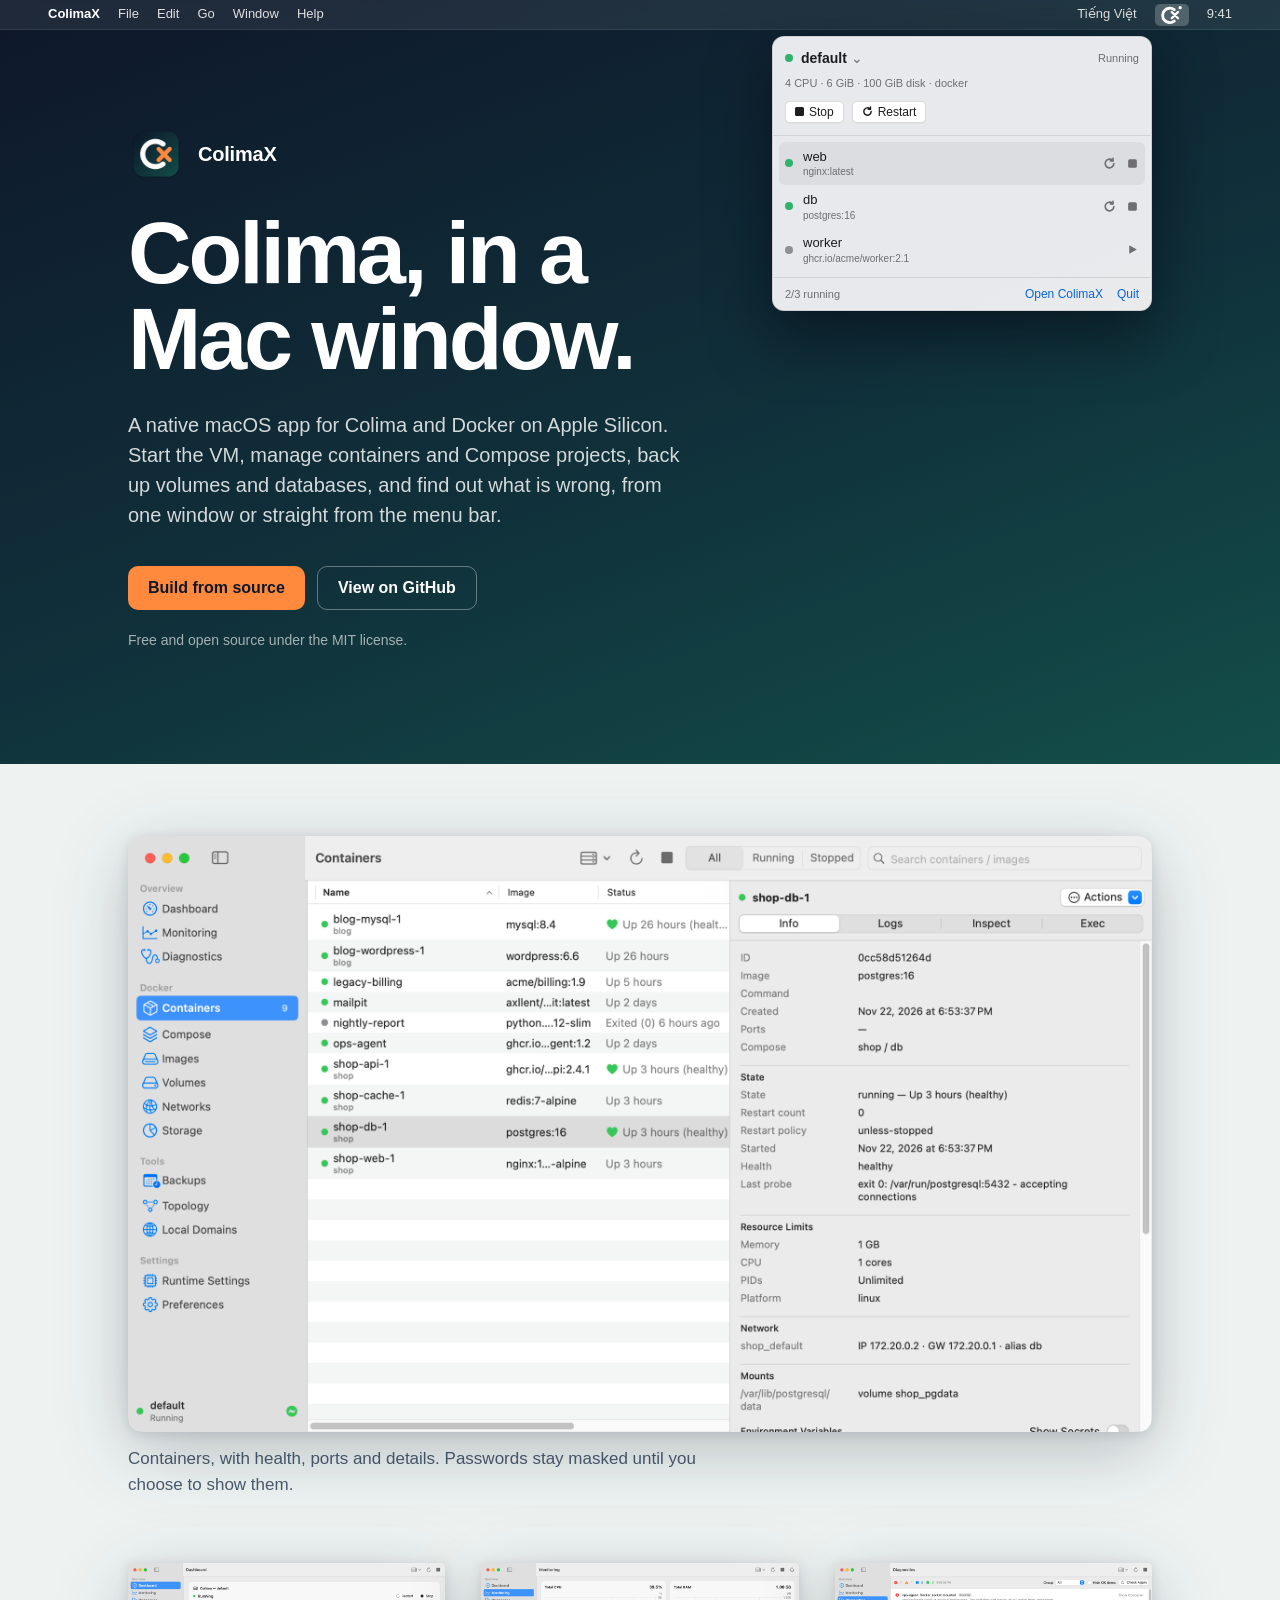
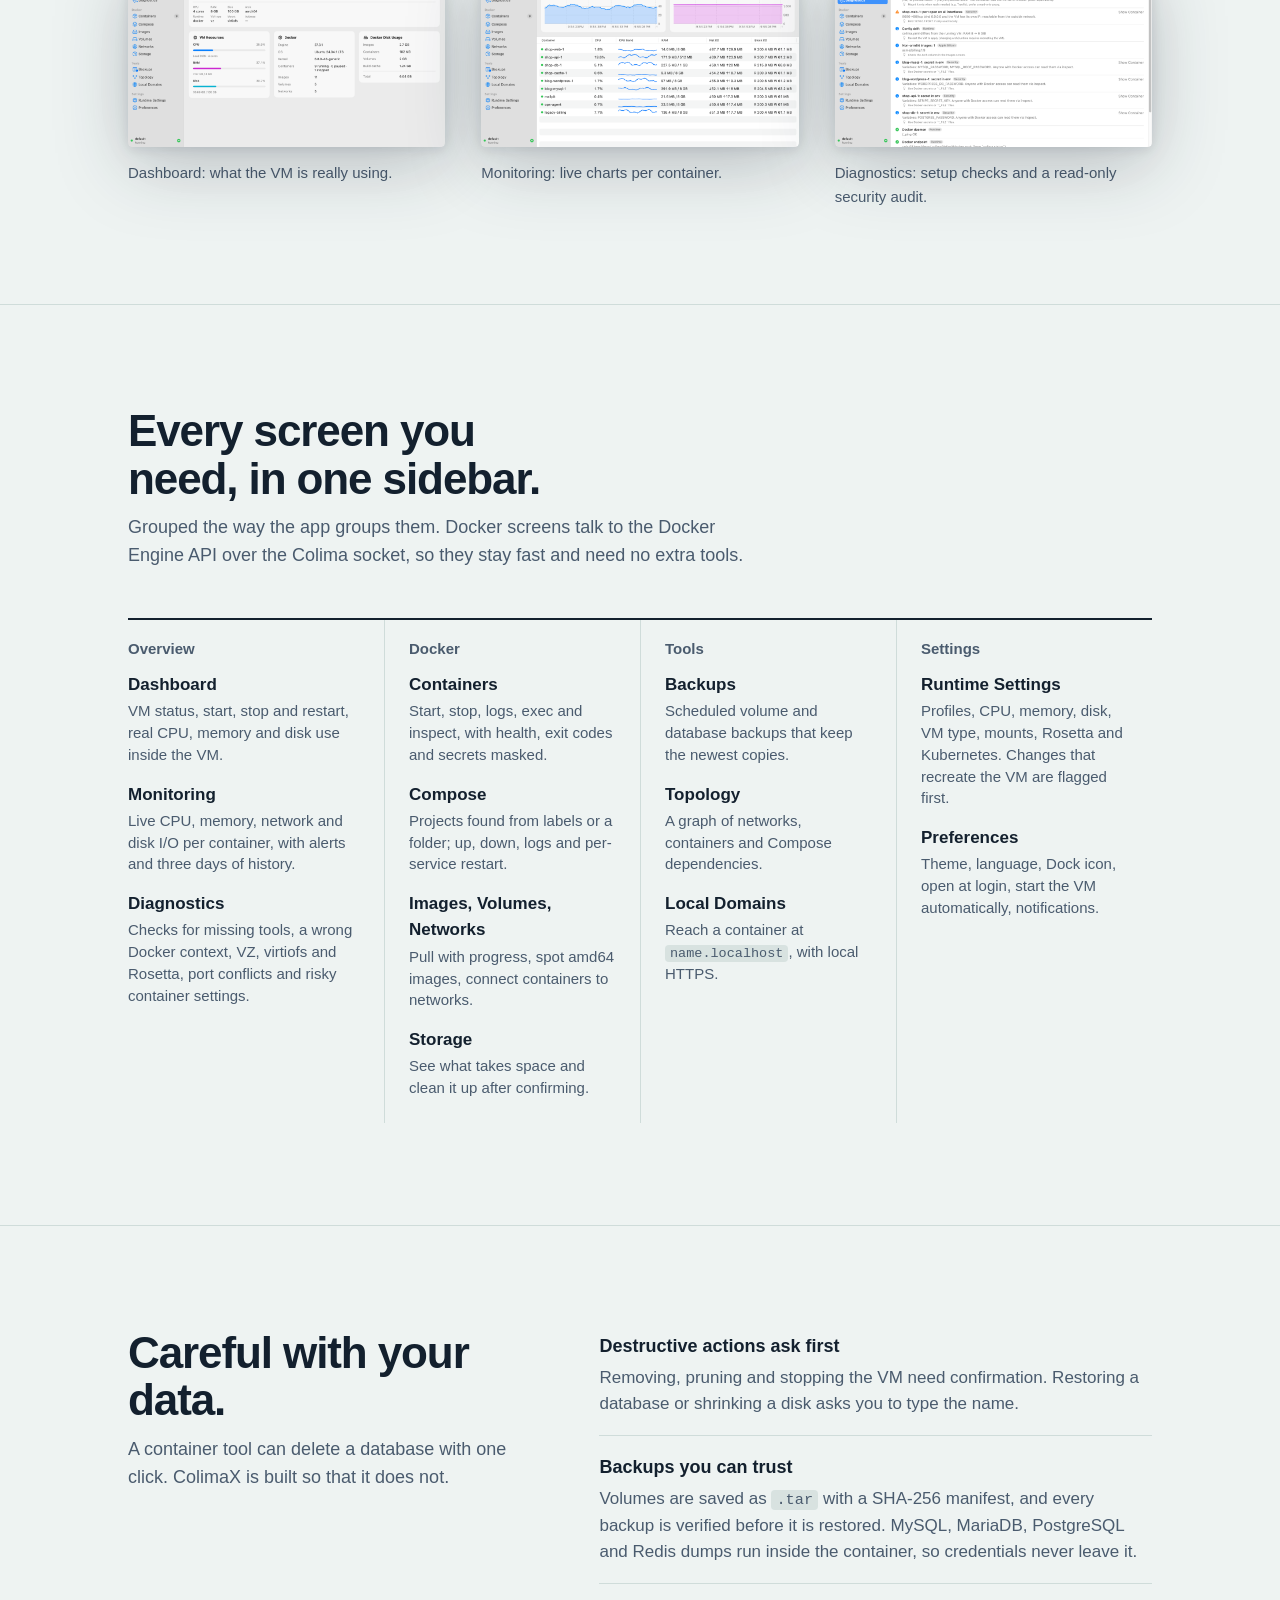
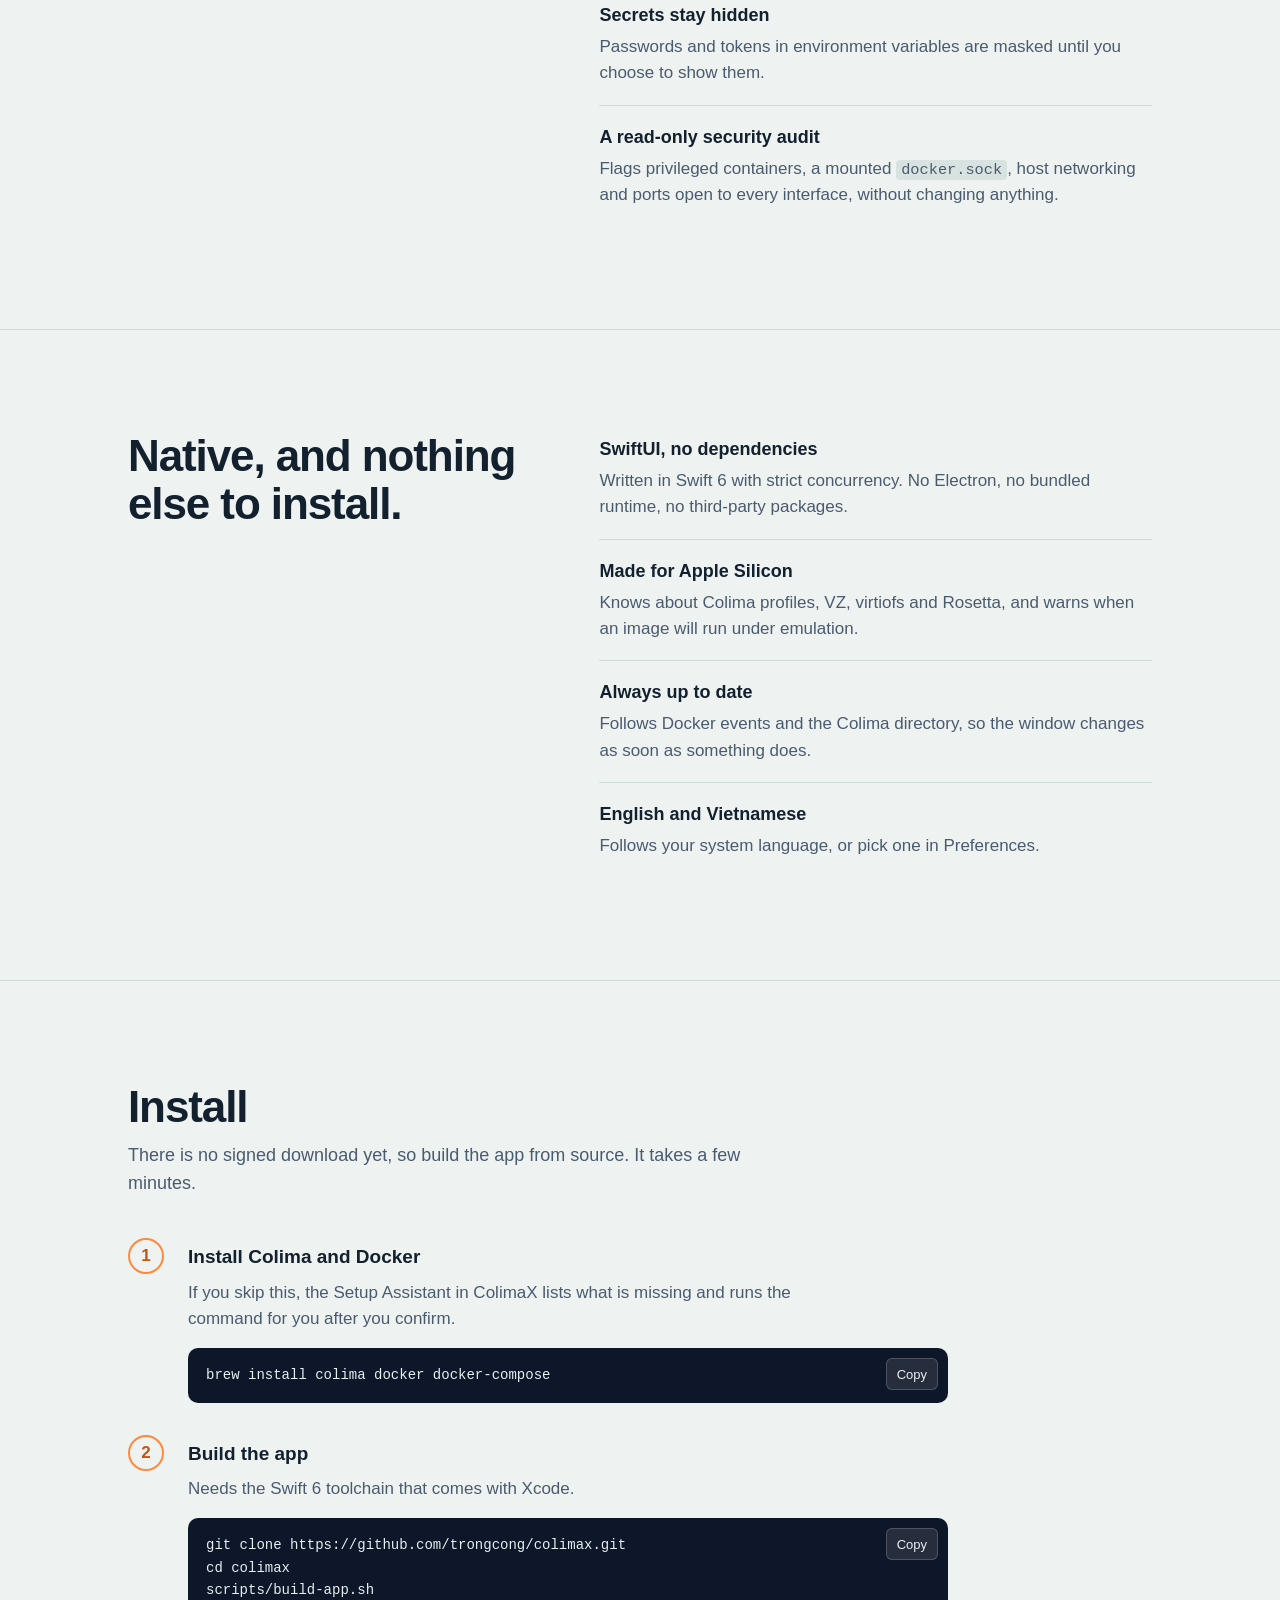
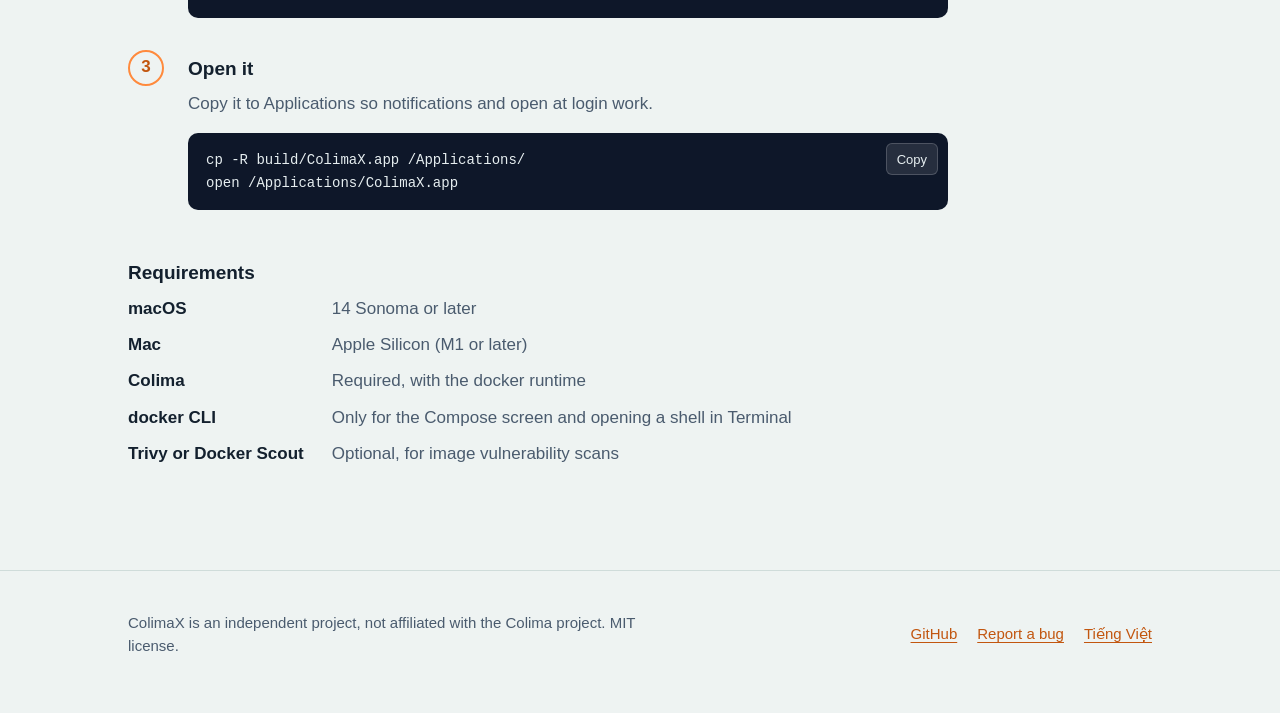
==== site/index.html @ b78dcf22 "Initial commit: ColimaX 1.0.0 Native macOS app (SwiftUI, Swift 6 strict concurrency, no dependencies" ====
<!doctype html>
<html lang="en">
<head>
  <meta charset="utf-8">
  <meta name="viewport" content="width=device-width, initial-scale=1">
  <title>ColimaX: Colima and Docker for macOS</title>
  <meta name="description" content="ColimaX is a free, native macOS app for running Colima and Docker on Apple Silicon: VM and profiles, containers, Compose, backups and diagnostics in one window and the menu bar.">
  <meta name="color-scheme" content="light dark">
  <meta property="og:title" content="ColimaX">
  <meta property="og:description" content="A native macOS app for Colima and Docker on Apple Silicon.">
  <meta property="og:image" content="icon.png">
  <link rel="icon" type="image/png" href="icon.png">
  <link rel="apple-touch-icon" href="icon.png">
  <link rel="alternate" hreflang="vi" href="vi/">
  <link rel="stylesheet" href="style.css">
</head>
<body>
<a class="skip" href="#main">Skip to content</a>

<header class="hero">
  <div class="menubar">
    <span class="app" aria-hidden="true">ColimaX</span>
    <span class="item" aria-hidden="true">File</span>
    <span class="item" aria-hidden="true">Edit</span>
    <span class="item" aria-hidden="true">Go</span>
    <span class="item" aria-hidden="true">Window</span>
    <span class="item" aria-hidden="true">Help</span>
    <span class="spacer"></span>
    <a class="lang" href="vi/" hreflang="vi" lang="vi">Tiếng Việt</a>
    <span class="glyph" aria-hidden="true">
      <svg width="21" height="18" viewBox="223 212 659 576" fill="none" stroke="#fff" stroke-linecap="round">
        <!-- Same geometry as MenuBarIcon.swift (1024-pt design space, y flipped for SVG). -->
        <path d="M640 330A230 230 0 1 0 640 694" stroke-width="92"/>
        <path d="M560 604L760 404M760 604L560 404" stroke-width="78"/>
        <circle cx="830" cy="264" r="52" fill="#fff" stroke="none"/>
      </svg>
    </span>
    <span class="clock" aria-hidden="true">9:41</span>
  </div>

  <div class="wrap hero-body">
    <div>
      <div class="brand"><img src="icon.png" alt="" width="56" height="56"><span>ColimaX</span></div>
      <h1>Colima, in a Mac window.</h1>
      <p class="lede">A native macOS app for Colima and Docker on Apple Silicon. Start the VM, manage containers and Compose projects, back up volumes and databases, and find out what is wrong, from one window or straight from the menu bar.</p>
      <div class="actions">
        <a class="button primary" href="#install">Build from source</a>
        <a class="button secondary" href="https://github.com/trongcong/colimax">View on GitHub</a>
      </div>
      <p class="note">Free and open source under the MIT license.</p>
    </div>

    <div class="popover" role="img" aria-label="The ColimaX menu bar menu: profile default is running with 4 CPU and 6 GiB, two of three containers are running.">
      <div class="pop-head">
        <div class="pop-row"><span class="dot on"></span><span class="profile">default</span><span class="status">Running</span></div>
        <div class="pop-summary">4 CPU · 6 GiB · 100 GiB disk · docker</div>
        <div class="pop-buttons">
          <span><svg width="9" height="9" viewBox="0 0 9 9"><rect width="9" height="9" rx="1.5" fill="currentColor"/></svg>Stop</span>
          <span><svg width="11" height="11" viewBox="0 0 12 12" fill="none" stroke="currentColor" stroke-width="1.6" stroke-linecap="round"><path d="M10 6a4 4 0 1 1-1.2-2.85"/><path d="M9.2 1.2v2.4H6.8"/></svg>Restart</span>
        </div>
      </div>
      <div class="pop-divider"></div>
      <ul class="pop-list">
        <li><span class="dot on"></span><span><span class="name">web</span><span class="image">nginx:latest</span></span>
          <span class="ctl"><svg viewBox="0 0 12 12" fill="none" stroke="currentColor" stroke-width="1.5" stroke-linecap="round"><path d="M10 6a4 4 0 1 1-1.2-2.85"/><path d="M9.2 1.2v2.4H6.8"/></svg><svg viewBox="0 0 12 12"><rect x="2" y="2" width="8" height="8" rx="1.5" fill="currentColor"/></svg></span></li>
        <li><span class="dot on"></span><span><span class="name">db</span><span class="image">postgres:16</span></span>
          <span class="ctl"><svg viewBox="0 0 12 12" fill="none" stroke="currentColor" stroke-width="1.5" stroke-linecap="round"><path d="M10 6a4 4 0 1 1-1.2-2.85"/><path d="M9.2 1.2v2.4H6.8"/></svg><svg viewBox="0 0 12 12"><rect x="2" y="2" width="8" height="8" rx="1.5" fill="currentColor"/></svg></span></li>
        <li><span class="dot"></span><span><span class="name">worker</span><span class="image">ghcr.io/acme/worker:2.1</span></span>
          <span class="ctl"><svg viewBox="0 0 12 12"><path d="M3 2l7 4-7 4z" fill="currentColor"/></svg></span></li>
      </ul>
      <div class="pop-divider"></div>
      <div class="pop-foot"><span>2/3 running</span><b class="push">Open ColimaX</b><b>Quit</b></div>
    </div>
  </div>
</header>

<main id="main">

<section class="shots" aria-label="Screenshots">
  <div class="wrap">
    <figure class="shot shot-main">
      <img src="img/containers.png" width="2200" height="1460" loading="eager" alt="The Containers screen: two Compose projects and standalone containers with health and ports; the details of shop-db-1 show restart policy, memory limit, mounts and environment variables with the password masked.">
      <figcaption>Containers, with health, ports and details. Passwords stay masked until you choose to show them.</figcaption>
    </figure>
    <div class="shot-grid">
      <figure class="shot">
        <img src="img/dashboard.png" width="2200" height="1460" loading="lazy" alt="The Dashboard: VM running with CPU, memory and disk use inside the VM, Docker engine details and disk usage.">
        <figcaption>Dashboard: what the VM is really using.</figcaption>
      </figure>
      <figure class="shot">
        <img src="img/monitoring.png" width="2200" height="1460" loading="lazy" alt="The Monitoring screen: live CPU and memory charts and per-container network and disk I/O.">
        <figcaption>Monitoring: live charts per container.</figcaption>
      </figure>
      <figure class="shot">
        <img src="img/diagnostics.png" width="2200" height="1460" loading="lazy" alt="The Diagnostics screen: runtime checks and security findings such as a mounted docker.sock and a port open to every interface.">
        <figcaption>Diagnostics: setup checks and a read-only security audit.</figcaption>
      </figure>
    </div>
  </div>
</section>
  <section>
    <div class="wrap">
      <h2>Every screen you need, in one sidebar.</h2>
      <p class="intro">Grouped the way the app groups them. Docker screens talk to the Docker Engine API over the Colima socket, so they stay fast and need no extra tools.</p>
      <div class="sidebar">
        <div class="group">
          <h3>Overview</h3>
          <dl>
            <dt>Dashboard</dt><dd>VM status, start, stop and restart, real CPU, memory and disk use inside the VM.</dd>
            <dt>Monitoring</dt><dd>Live CPU, memory, network and disk I/O per container, with alerts and three days of history.</dd>
            <dt>Diagnostics</dt><dd>Checks for missing tools, a wrong Docker context, VZ, virtiofs and Rosetta, port conflicts and risky container settings.</dd>
          </dl>
        </div>
        <div class="group">
          <h3>Docker</h3>
          <dl>
            <dt>Containers</dt><dd>Start, stop, logs, exec and inspect, with health, exit codes and secrets masked.</dd>
            <dt>Compose</dt><dd>Projects found from labels or a folder; up, down, logs and per-service restart.</dd>
            <dt>Images, Volumes, Networks</dt><dd>Pull with progress, spot amd64 images, connect containers to networks.</dd>
            <dt>Storage</dt><dd>See what takes space and clean it up after confirming.</dd>
          </dl>
        </div>
        <div class="group">
          <h3>Tools</h3>
          <dl>
            <dt>Backups</dt><dd>Scheduled volume and database backups that keep the newest copies.</dd>
            <dt>Topology</dt><dd>A graph of networks, containers and Compose dependencies.</dd>
            <dt>Local Domains</dt><dd>Reach a container at <code>name.localhost</code>, with local HTTPS.</dd>
          </dl>
        </div>
        <div class="group">
          <h3>Settings</h3>
          <dl>
            <dt>Runtime Settings</dt><dd>Profiles, CPU, memory, disk, VM type, mounts, Rosetta and Kubernetes. Changes that recreate the VM are flagged first.</dd>
            <dt>Preferences</dt><dd>Theme, language, Dock icon, open at login, start the VM automatically, notifications.</dd>
          </dl>
        </div>
      </div>
    </div>
  </section>

  <section>
    <div class="wrap split">
      <div>
        <h2>Careful with your data.</h2>
        <p class="intro">A container tool can delete a database with one click. ColimaX is built so that it does not.</p>
      </div>
      <ul class="points">
        <li><strong>Destructive actions ask first</strong><span>Removing, pruning and stopping the VM need confirmation. Restoring a database or shrinking a disk asks you to type the name.</span></li>
        <li><strong>Backups you can trust</strong><span>Volumes are saved as <code>.tar</code> with a SHA-256 manifest, and every backup is verified before it is restored. MySQL, MariaDB, PostgreSQL and Redis dumps run inside the container, so credentials never leave it.</span></li>
        <li><strong>Secrets stay hidden</strong><span>Passwords and tokens in environment variables are masked until you choose to show them.</span></li>
        <li><strong>A read-only security audit</strong><span>Flags privileged containers, a mounted <code>docker.sock</code>, host networking and ports open to every interface, without changing anything.</span></li>
      </ul>
    </div>
  </section>

  <section>
    <div class="wrap split">
      <div>
        <h2>Native, and nothing else to install.</h2>
      </div>
      <ul class="points">
        <li><strong>SwiftUI, no dependencies</strong><span>Written in Swift 6 with strict concurrency. No Electron, no bundled runtime, no third-party packages.</span></li>
        <li><strong>Made for Apple Silicon</strong><span>Knows about Colima profiles, VZ, virtiofs and Rosetta, and warns when an image will run under emulation.</span></li>
        <li><strong>Always up to date</strong><span>Follows Docker events and the Colima directory, so the window changes as soon as something does.</span></li>
        <li><strong>English and Vietnamese</strong><span>Follows your system language, or pick one in Preferences.</span></li>
      </ul>
    </div>
  </section>

  <section id="install">
    <div class="wrap">
      <h2>Install</h2>
      <p class="intro">There is no signed download yet, so build the app from source. It takes a few minutes.</p>
      <ol class="steps">
        <li>
          <h3>Install Colima and Docker</h3>
          <p>If you skip this, the Setup Assistant in ColimaX lists what is missing and runs the command for you after you confirm.</p>
          <div class="code-block"><pre class="code"><code>brew install colima docker docker-compose</code></pre><button class="copy" type="button" data-done="Copied" data-failed="Copy failed">Copy</button></div>
        </li>
        <li>
          <h3>Build the app</h3>
          <p>Needs the Swift 6 toolchain that comes with Xcode.</p>
          <div class="code-block"><pre class="code"><code>git clone https://github.com/trongcong/colimax.git
cd colimax
scripts/build-app.sh</code></pre><button class="copy" type="button" data-done="Copied" data-failed="Copy failed">Copy</button></div>
        </li>
        <li>
          <h3>Open it</h3>
          <p>Copy it to Applications so notifications and open at login work.</p>
          <div class="code-block"><pre class="code"><code>cp -R build/ColimaX.app /Applications/
open /Applications/ColimaX.app</code></pre><button class="copy" type="button" data-done="Copied" data-failed="Copy failed">Copy</button></div>
        </li>
      </ol>

      <h3 class="subhead">Requirements</h3>
      <dl class="requirements">
        <dt>macOS</dt><dd>14 Sonoma or later</dd>
        <dt>Mac</dt><dd>Apple Silicon (M1 or later)</dd>
        <dt>Colima</dt><dd>Required, with the docker runtime</dd>
        <dt>docker CLI</dt><dd>Only for the Compose screen and opening a shell in Terminal</dd>
        <dt>Trivy or Docker Scout</dt><dd>Optional, for image vulnerability scans</dd>
      </dl>
    </div>
  </section>
</main>

<footer>
  <div class="wrap">
    <p>ColimaX is an independent project, not affiliated with the Colima project. MIT license.</p>
    <nav aria-label="Links">
      <a href="https://github.com/trongcong/colimax">GitHub</a>
      <a href="https://github.com/trongcong/colimax/issues">Report a bug</a>
      <a href="vi/" hreflang="vi" lang="vi">Tiếng Việt</a>
    </nav>
  </div>
</footer>

<script src="copy.js"></script>
</body>
</html>
---- site/style.css ----
/* ColimaX landing page. Colors come from the app icon (Resources/AppIcon-1024.png):
   navy → lagoon gradient, white strokes, ember ring. Type is the macOS system face on purpose:
   the page should read like the platform the app is built for. */

:root {
  --ink: #0e1729;
  --lagoon: #134e4a;
  --ember: #ff8a3d;
  --ember-deep: #c2560f;
  --paper: #eef3f2;
  --surface: #ffffff;
  --text: #13202e;
  --muted: #4a5b6e;
  --rule: #cfdcda;
  --ok: #2fb36b;
  --code-bg: #0e1729;
  --code-text: #e6eef0;

  --sans: -apple-system, BlinkMacSystemFont, "SF Pro Text", "Helvetica Neue", "Segoe UI", Roboto, sans-serif;
  --display: -apple-system, BlinkMacSystemFont, "SF Pro Display", "Helvetica Neue", "Segoe UI", Roboto, sans-serif;
  --mono: ui-monospace, "SF Mono", Menlo, Consolas, monospace;

  --measure: 64ch;
  --gutter: clamp(16px, 4vw, 48px);
  --max: 1120px;
  color-scheme: light dark;
}

@media (prefers-color-scheme: dark) {
  :root {
    --paper: #0b1320;
    --surface: #111c2c;
    --text: #e4ecee;
    --muted: #9fb0bf;
    --rule: #22324a;
    --ember-deep: #ff9d5c;
    --code-bg: #060c16;
  }
}

* { box-sizing: border-box; }

html { -webkit-text-size-adjust: 100%; }

body {
  margin: 0;
  background: var(--paper);
  color: var(--text);
  font: 17px/1.55 var(--sans);
  -webkit-font-smoothing: antialiased;
}

a { color: var(--ember-deep); text-underline-offset: 3px; }
a:hover { text-decoration-thickness: 2px; }

:focus-visible { outline: 3px solid var(--ember); outline-offset: 3px; border-radius: 4px; }

.wrap { max-width: var(--max); margin: 0 auto; padding: 0 var(--gutter); }

.skip { position: absolute; left: -9999px; }
.skip:focus { left: 16px; top: 16px; z-index: 10; background: var(--surface); padding: 8px 12px; }

/* ---------- Hero ---------- */

.hero {
  position: relative;
  color: #fff;
  background: linear-gradient(160deg, var(--ink) 0%, #10303a 55%, var(--lagoon) 100%);
  overflow: hidden;
}

/* A macOS menu bar across the top of the hero: the app lives here. */
.menubar {
  display: flex;
  align-items: center;
  gap: 18px;
  height: 30px;
  padding: 0 var(--gutter);
  font-size: 13px;
  background: rgba(255, 255, 255, 0.08);
  backdrop-filter: blur(12px);
  -webkit-backdrop-filter: blur(12px);
  border-bottom: 1px solid rgba(255, 255, 255, 0.08);
}
.menubar .app { font-weight: 700; }
.menubar .item { opacity: 0.85; }
.menubar .spacer { flex: 1; }
.menubar .lang { color: #fff; opacity: 0.85; text-decoration: none; }
.menubar .lang:hover { opacity: 1; text-decoration: underline; }
.menubar .glyph {
  display: grid;
  place-items: center;
  width: 34px;
  height: 22px;
  border-radius: 5px;
  background: rgba(255, 255, 255, 0.22);
}
.menubar .clock { opacity: 0.85; font-variant-numeric: tabular-nums; }

.hero-body {
  display: grid;
  grid-template-columns: minmax(0, 1fr) 380px;
  gap: clamp(32px, 6vw, 80px);
  align-items: start;
  padding-top: clamp(40px, 8vw, 96px);
  padding-bottom: clamp(56px, 9vw, 112px);
}

.brand { display: flex; align-items: center; gap: 14px; margin-bottom: 28px; }
.brand img { width: 56px; height: 56px; }
.brand span { font: 600 20px/1 var(--display); letter-spacing: -0.01em; }

.hero h1 {
  margin: 0;
  font: 700 clamp(44px, 7.4vw, 88px)/0.98 var(--display);
  letter-spacing: -0.035em;
  max-width: 11ch;
}

.hero .lede {
  margin: 28px 0 0;
  max-width: 34em;
  font-size: clamp(18px, 1.6vw, 20px);
  line-height: 1.5;
  color: rgba(255, 255, 255, 0.82);
}

.actions { display: flex; flex-wrap: wrap; gap: 12px; margin-top: 36px; }

.button {
  display: inline-flex;
  align-items: center;
  gap: 8px;
  min-height: 44px;
  padding: 0 20px;
  border-radius: 10px;
  font: 600 16px/1 var(--sans);
  text-decoration: none;
  transition: background-color 0.15s ease, border-color 0.15s ease;
}
.button.primary { background: var(--ember); color: var(--ink); }
.button.primary:hover { background: #ffa15f; }
.button.secondary { color: #fff; border: 1px solid rgba(255, 255, 255, 0.35); }
.button.secondary:hover { border-color: #fff; }

.hero .note { margin: 20px 0 0; font-size: 14px; color: rgba(255, 255, 255, 0.62); max-width: 34em; }

/* ---------- Menu bar popover (a faithful copy of MenuContentView) ---------- */

.popover {
  position: relative;
  width: 380px;
  max-width: 100%;
  color: #1d1d1f;
  background: rgba(246, 246, 248, 0.94);
  border: 1px solid rgba(0, 0, 0, 0.12);
  border-radius: 12px;
  box-shadow: 0 24px 60px rgba(3, 8, 18, 0.55), 0 0 0 0.5px rgba(255, 255, 255, 0.3) inset;
  font-size: 13px;
  line-height: 1.35;
  transform-origin: 85% 0;
  animation: drop 0.42s cubic-bezier(0.2, 0.9, 0.3, 1.15) 0.25s both;
}
/* On wide screens the menu hangs from the menu bar, under the CX glyph, like the real one. */
@media (min-width: 961px) {
  .popover { justify-self: end; margin-top: calc(-1 * clamp(40px, 8vw, 96px) + 6px); }
}
@keyframes drop {
  from { opacity: 0; transform: translateY(-14px) scale(0.96); }
  to { opacity: 1; transform: none; }
}

.pop-head { padding: 12px; }
.pop-row { display: flex; align-items: center; gap: 8px; }
.pop-row .profile { font-weight: 600; font-size: 14px; }
.pop-row .profile::after { content: " ⌄"; font-weight: 400; color: #6e6e73; }
.pop-row .status { margin-left: auto; font-size: 11px; color: #6e6e73; }
.pop-summary { margin: 8px 0 10px; font-size: 11px; color: #6e6e73; }
.pop-buttons { display: flex; gap: 8px; }
.pop-buttons span {
  display: inline-flex;
  align-items: center;
  gap: 5px;
  padding: 2px 9px;
  font-size: 12px;
  background: #fff;
  border: 1px solid rgba(0, 0, 0, 0.14);
  border-radius: 5px;
  box-shadow: 0 1px 0 rgba(0, 0, 0, 0.04);
}

.dot { width: 8px; height: 8px; border-radius: 50%; flex: none; background: #8e8e93; }
.dot.on { background: var(--ok); }

.pop-divider { height: 1px; background: rgba(0, 0, 0, 0.1); }

.pop-list { list-style: none; margin: 0; padding: 6px; }
.pop-list li { display: flex; align-items: center; gap: 10px; padding: 6px; border-radius: 6px; }
.pop-list li:first-child { background: rgba(0, 0, 0, 0.05); }
.pop-list .name { display: block; font-size: 13px; }
.pop-list .image { display: block; font-size: 10px; color: #6e6e73; }
.pop-list .ctl { margin-left: auto; display: flex; gap: 10px; color: #6e6e73; }
.pop-list svg { width: 13px; height: 13px; }

.pop-foot { display: flex; align-items: center; gap: 14px; padding: 8px 12px; font-size: 11px; color: #6e6e73; }
.pop-foot .push { margin-left: auto; }
.pop-foot b { font-weight: 400; color: #0a64d8; font-size: 12px; }

/* ---------- Sections ---------- */

section { padding: clamp(56px, 8vw, 104px) 0; }
section + section { border-top: 1px solid var(--rule); }

h2 {
  margin: 0 0 12px;
  font: 700 clamp(30px, 3.8vw, 44px)/1.08 var(--display);
  letter-spacing: -0.025em;
  max-width: 18ch;
}

.intro { margin: 0; max-width: var(--measure); color: var(--muted); font-size: 18px; }

/* Screens, grouped exactly like the app's sidebar. */
.sidebar {
  display: grid;
  grid-template-columns: repeat(4, minmax(0, 1fr));
  gap: 0;
  margin-top: 48px;
  border-top: 2px solid var(--text);
}
.group { padding: 20px 24px 8px 0; }
.group + .group { padding-left: 24px; border-left: 1px solid var(--rule); }
.group h3 { margin: 0 0 14px; font: 600 15px/1.2 var(--sans); color: var(--muted); }
.group dl { margin: 0; }
.group dt { font-weight: 600; }
.group dd { margin: 2px 0 16px; color: var(--muted); font-size: 15px; line-height: 1.45; }

/* Two-column statements. */
.split {
  display: grid;
  grid-template-columns: minmax(0, 5fr) minmax(0, 7fr);
  gap: clamp(32px, 6vw, 96px);
}
.points { list-style: none; margin: 0; padding: 0; }
.points li { padding: 18px 0; border-top: 1px solid var(--rule); }
.points li:first-child { border-top: 0; padding-top: 4px; }
.points strong { display: block; font-size: 18px; margin-bottom: 4px; }
.points span { color: var(--muted); }

/* Install: a real sequence, so it is numbered. */
.steps { list-style: none; counter-reset: step; margin: 40px 0 0; padding: 0; max-width: 820px; }
.steps > li { counter-increment: step; display: grid; grid-template-columns: 44px minmax(0, 1fr); gap: 4px 16px; padding: 0 0 32px; }
.steps > li::before {
  content: counter(step);
  grid-row: span 3;
  display: grid;
  place-items: center;
  width: 32px;
  height: 32px;
  border-radius: 50%;
  border: 2px solid var(--ember);
  font-weight: 700;
  color: var(--ember-deep);
}
.steps h3 { margin: 4px 0 0; font-size: 19px; }
.steps p { margin: 4px 0 12px; color: var(--muted); max-width: var(--measure); }

.code-block { position: relative; }

.code {
  margin: 0;
  background: var(--code-bg);
  color: var(--code-text);
  border-radius: 10px;
  padding: 16px 64px 16px 18px;
  font: 14px/1.6 var(--mono);
  overflow-x: auto;
  scrollbar-color: rgba(255, 255, 255, 0.25) transparent;
}
.code code { white-space: pre; }
.copy {
  position: absolute;
  top: 10px;
  right: 10px;
  min-height: 32px;
  padding: 0 10px;
  font: 500 13px/1 var(--sans);
  color: var(--code-text);
  background: rgba(255, 255, 255, 0.1);
  border: 1px solid rgba(255, 255, 255, 0.18);
  border-radius: 6px;
  cursor: pointer;
}
.copy:hover { background: rgba(255, 255, 255, 0.18); }

.subhead { margin: 16px 0 0; font-size: 19px; }

.requirements { margin: 8px 0 0; display: grid; grid-template-columns: max-content minmax(0, 1fr); gap: 10px 28px; max-width: 760px; }
.requirements dt { font-weight: 600; }
.requirements dd { margin: 0; color: var(--muted); }

footer { padding: 40px 0 56px; border-top: 1px solid var(--rule); color: var(--muted); font-size: 15px; }
footer .wrap { display: flex; flex-wrap: wrap; gap: 12px 28px; align-items: center; }
footer p { margin: 0; max-width: var(--measure); }
footer nav { display: flex; gap: 20px; margin-left: auto; }

/* ---------- Screenshots ---------- */

/* Captured with `screencapture -o` (no shadow, transparent rounded corners), so the shadow follows the
   window shape through drop-shadow instead of box-shadow. */
.shots { padding: clamp(40px, 6vw, 72px) 0 clamp(56px, 8vw, 96px); }
.shot { margin: 0; }
.shot img {
  display: block;
  width: 100%;
  height: auto;
  filter: drop-shadow(0 18px 36px rgba(14, 23, 41, 0.22)) drop-shadow(0 2px 6px rgba(14, 23, 41, 0.12));
}
.shot figcaption { margin-top: 14px; color: var(--muted); font-size: 15px; max-width: var(--measure); }
.shot-main figcaption { font-size: 17px; }
.shot-grid {
  display: grid;
  grid-template-columns: repeat(3, minmax(0, 1fr));
  gap: clamp(20px, 3vw, 36px);
  margin-top: clamp(40px, 6vw, 64px);
}
@media (max-width: 960px) { .shot-grid { grid-template-columns: minmax(0, 1fr); } }
@media (prefers-color-scheme: dark) {
  .shot img { filter: drop-shadow(0 18px 40px rgba(0, 0, 0, 0.55)); }
}

/* ---------- Responsive ---------- */

@media (max-width: 960px) {
  .hero-body { grid-template-columns: minmax(0, 1fr); }
  .popover { justify-self: start; }
  .sidebar { grid-template-columns: repeat(2, minmax(0, 1fr)); }
  .group:nth-child(3) { padding-left: 0; border-left: 0; }
  .group:nth-child(n + 3) { border-top: 1px solid var(--rule); }
  .split { grid-template-columns: minmax(0, 1fr); }
}

@media (max-width: 600px) {
  body { font-size: 16px; }
  .menubar .item { display: none; }
  .sidebar { grid-template-columns: minmax(0, 1fr); }
  .group, .group + .group { padding-left: 0; border-left: 0; }
  .group + .group { border-top: 1px solid var(--rule); }
  .requirements { grid-template-columns: minmax(0, 1fr); gap: 2px; }
  .requirements dd { margin-bottom: 12px; }
  footer nav { margin-left: 0; }
  .code { padding: 50px 18px 16px; }
  .copy { top: 8px; }
  .steps > li { grid-template-columns: 36px minmax(0, 1fr); gap: 4px 12px; }
}

@media (prefers-reduced-motion: reduce) {
  .popover { animation: none; }
  .button { transition: none; }
}

/* Inline code in running text. */
dd code, .points code, .intro code { font: 0.9em var(--mono); padding: 1px 5px; border-radius: 4px; background: rgba(19, 78, 74, 0.1); }
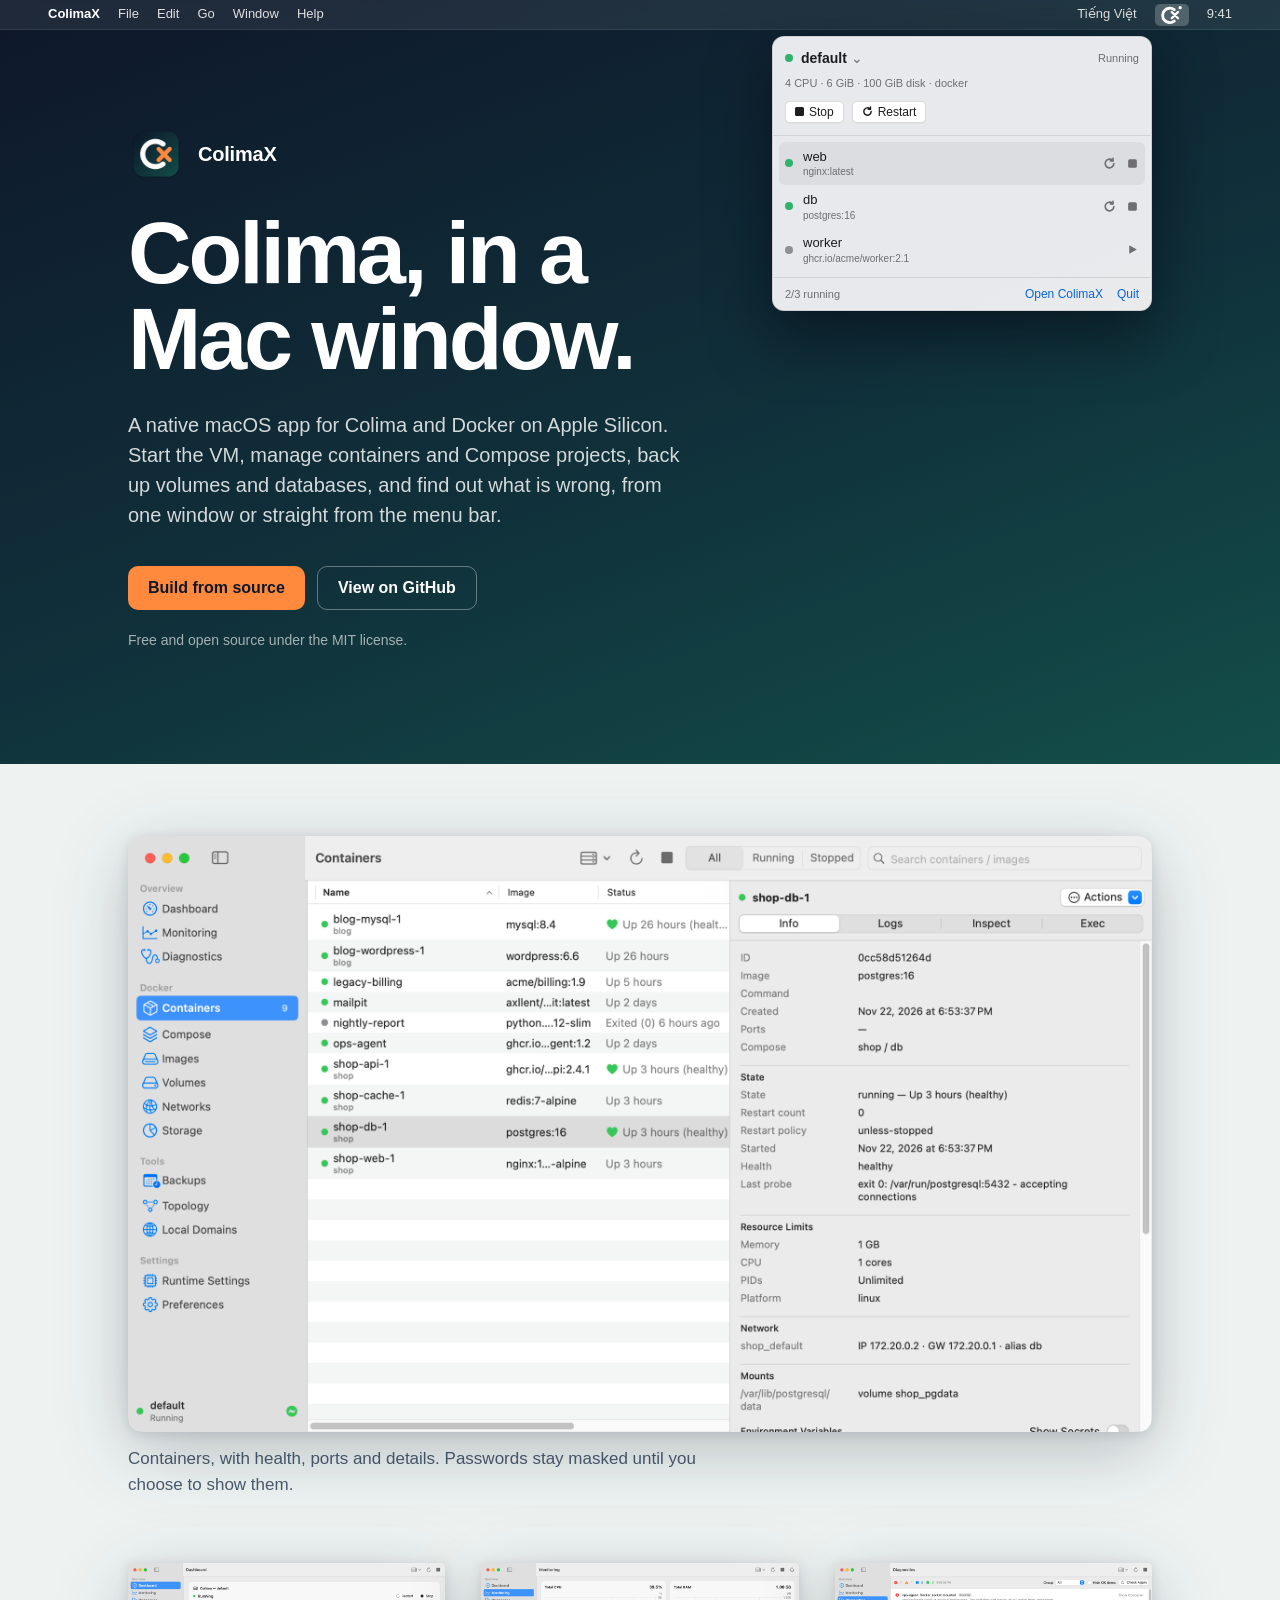
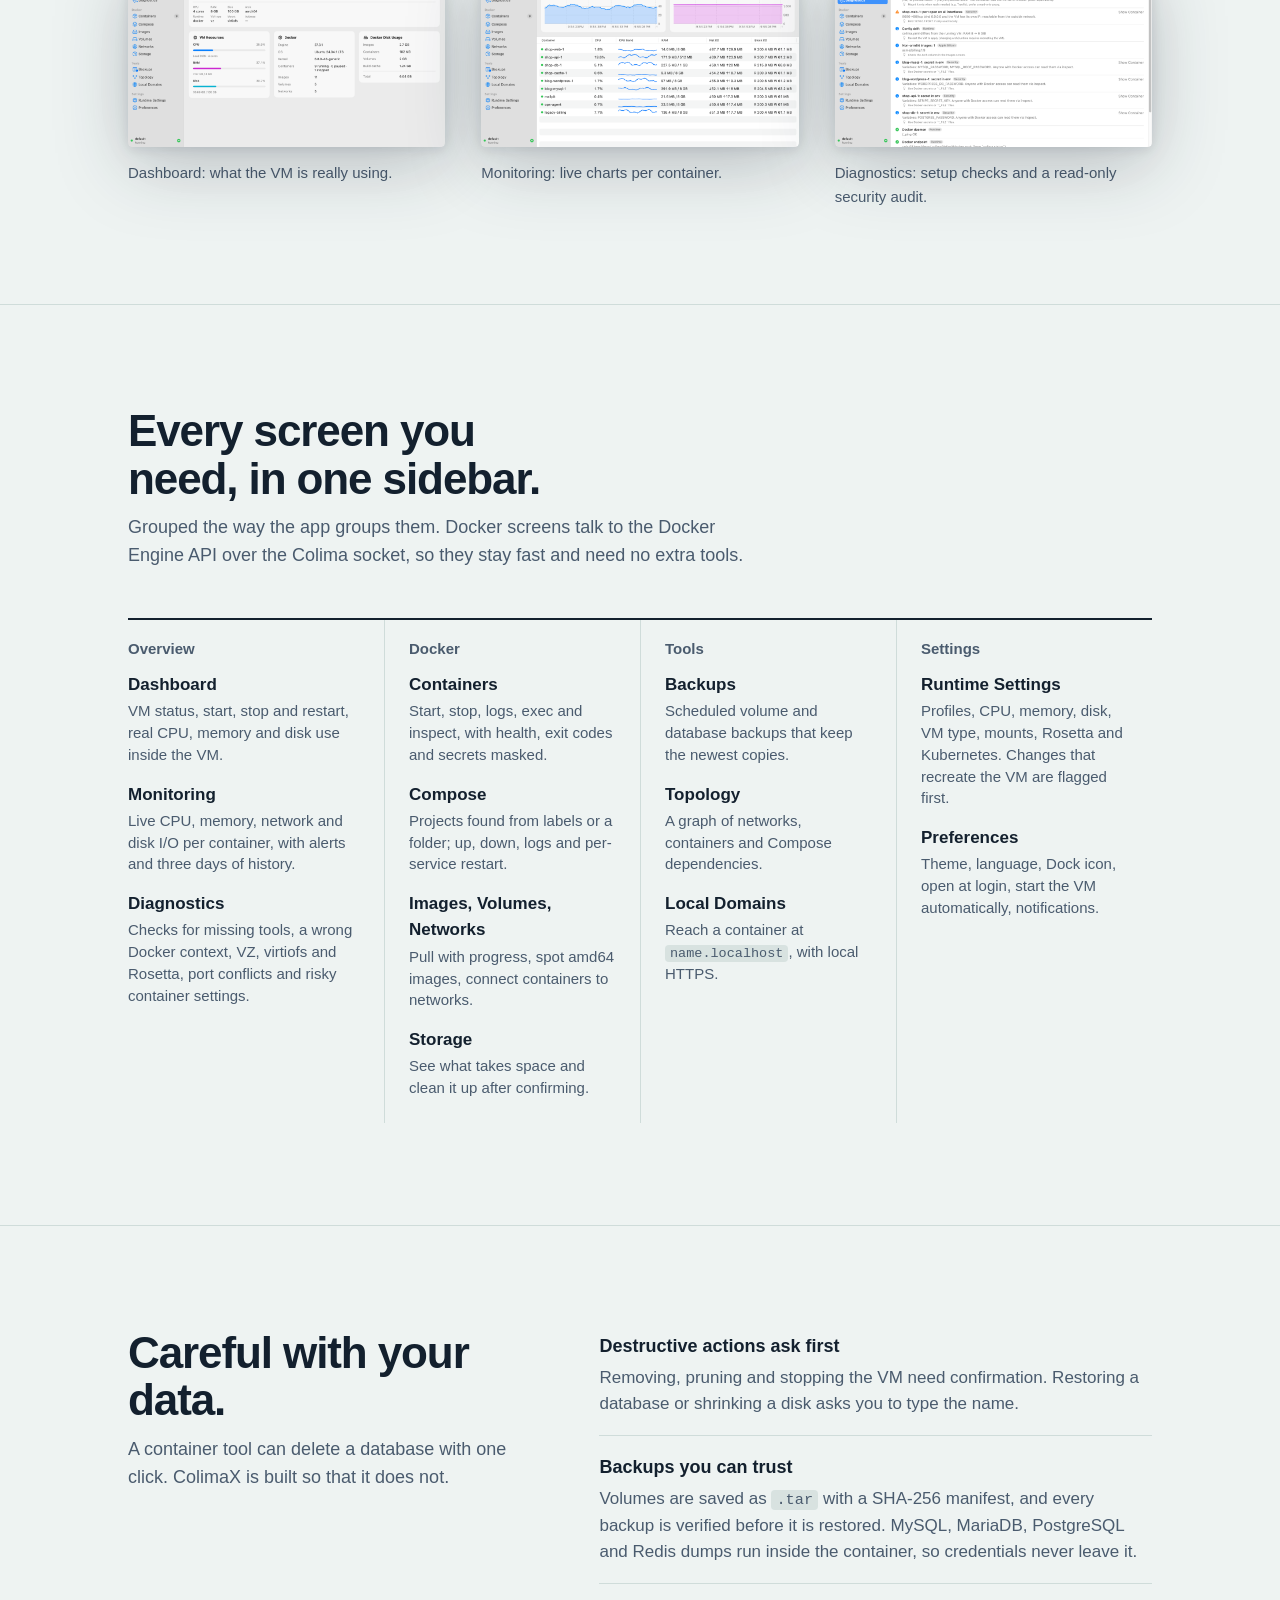
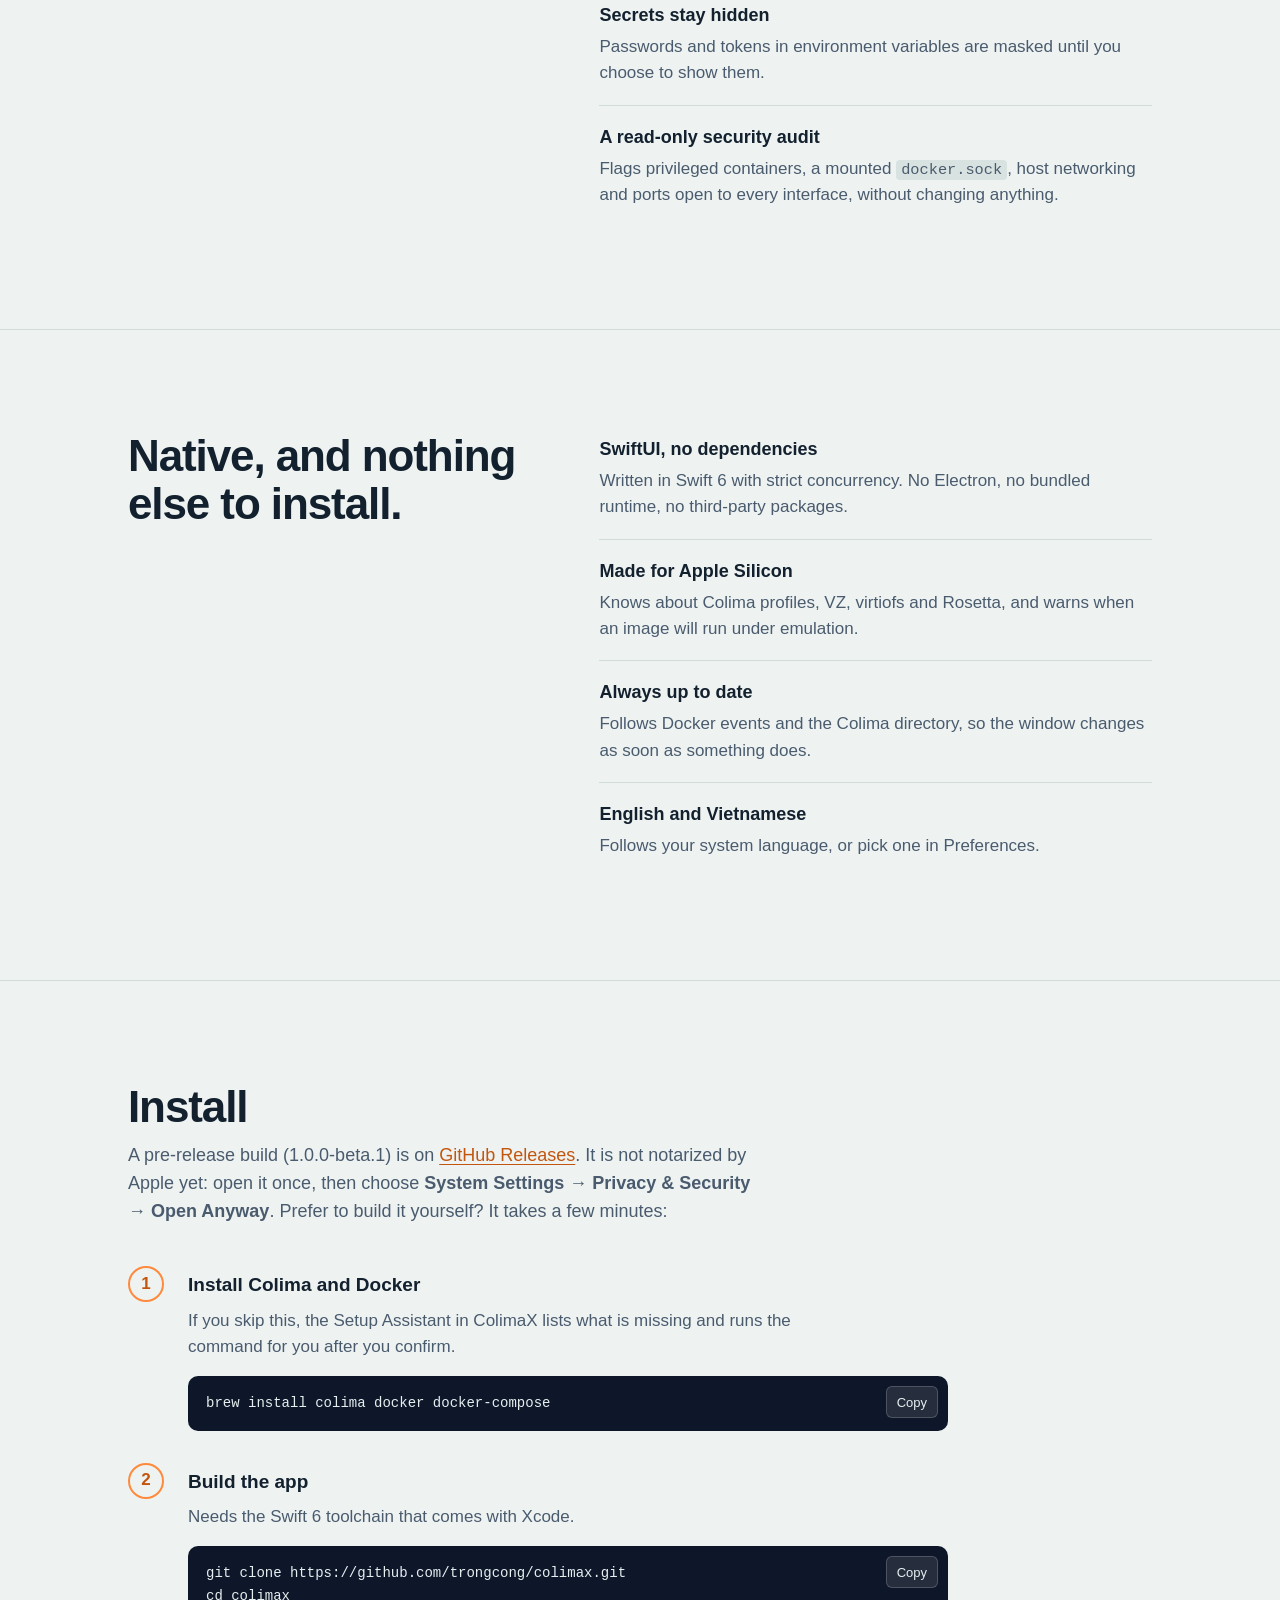
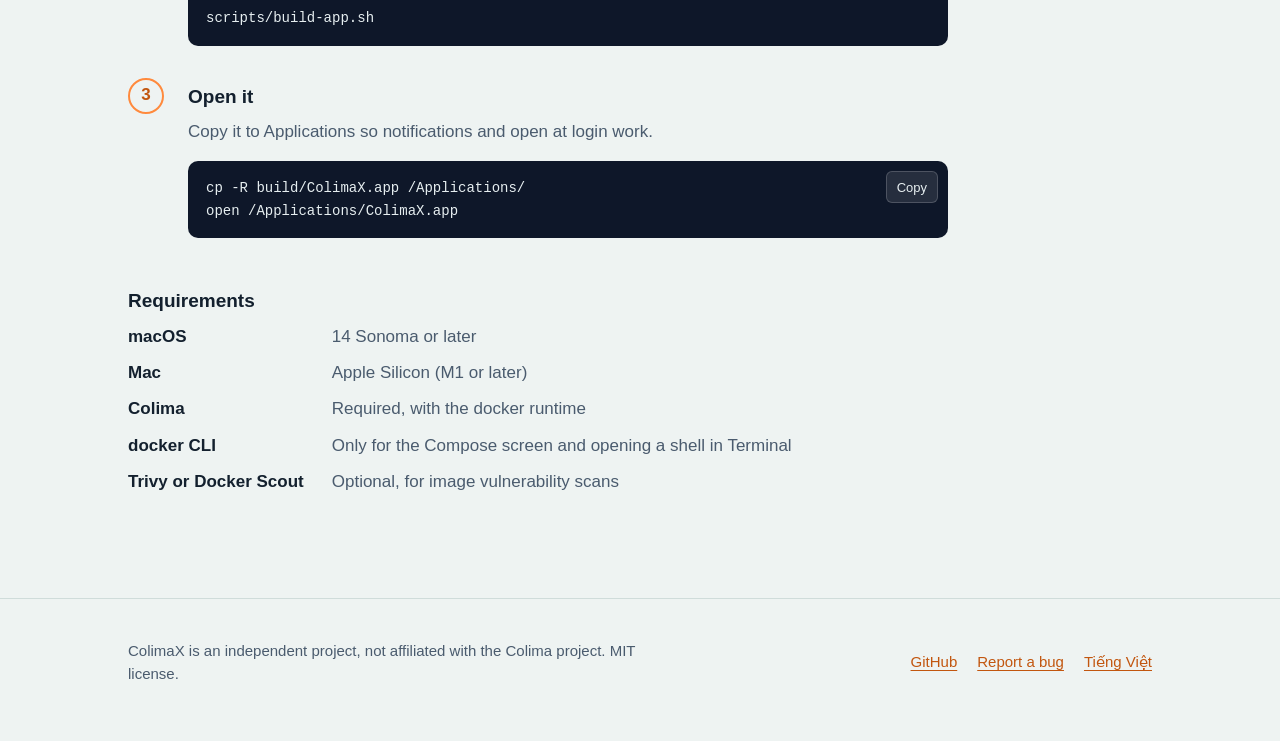
==== commit ef2ffe2f: "chore(release): 1.0.0-beta.1 First pre-release of 1.0.0, ad-hoc signed and not notarized (docs/RELEA" ====
--- a/site/index.html
+++ b/site/index.html
@@ -171,7 +171,7 @@
   <section id="install">
     <div class="wrap">
       <h2>Install</h2>
-      <p class="intro">There is no signed download yet, so build the app from source. It takes a few minutes.</p>
+      <p class="intro">A pre-release build (1.0.0-beta.1) is on <a href="https://github.com/trongcong/colimax/releases">GitHub Releases</a>. It is not notarized by Apple yet: open it once, then choose <strong>System Settings → Privacy &amp; Security → Open Anyway</strong>. Prefer to build it yourself? It takes a few minutes:</p>
       <ol class="steps">
         <li>
           <h3>Install Colima and Docker</h3>
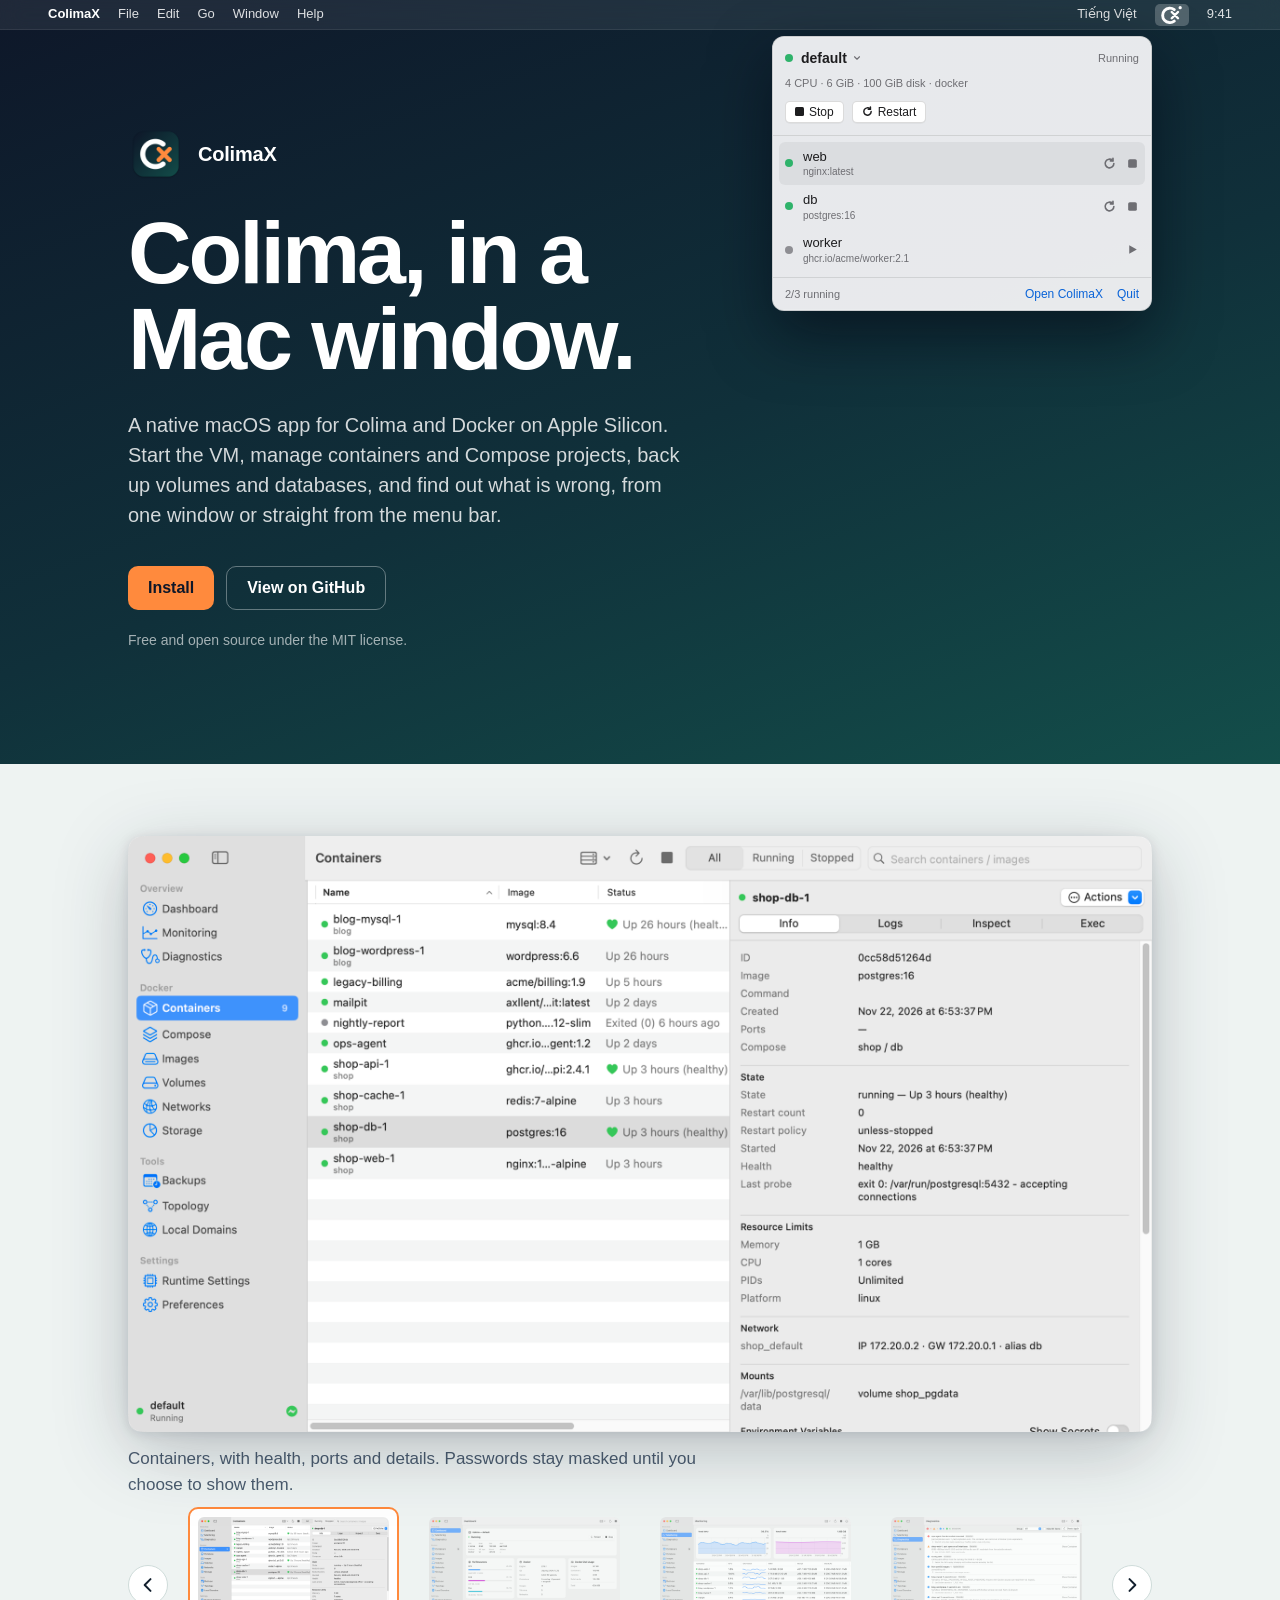
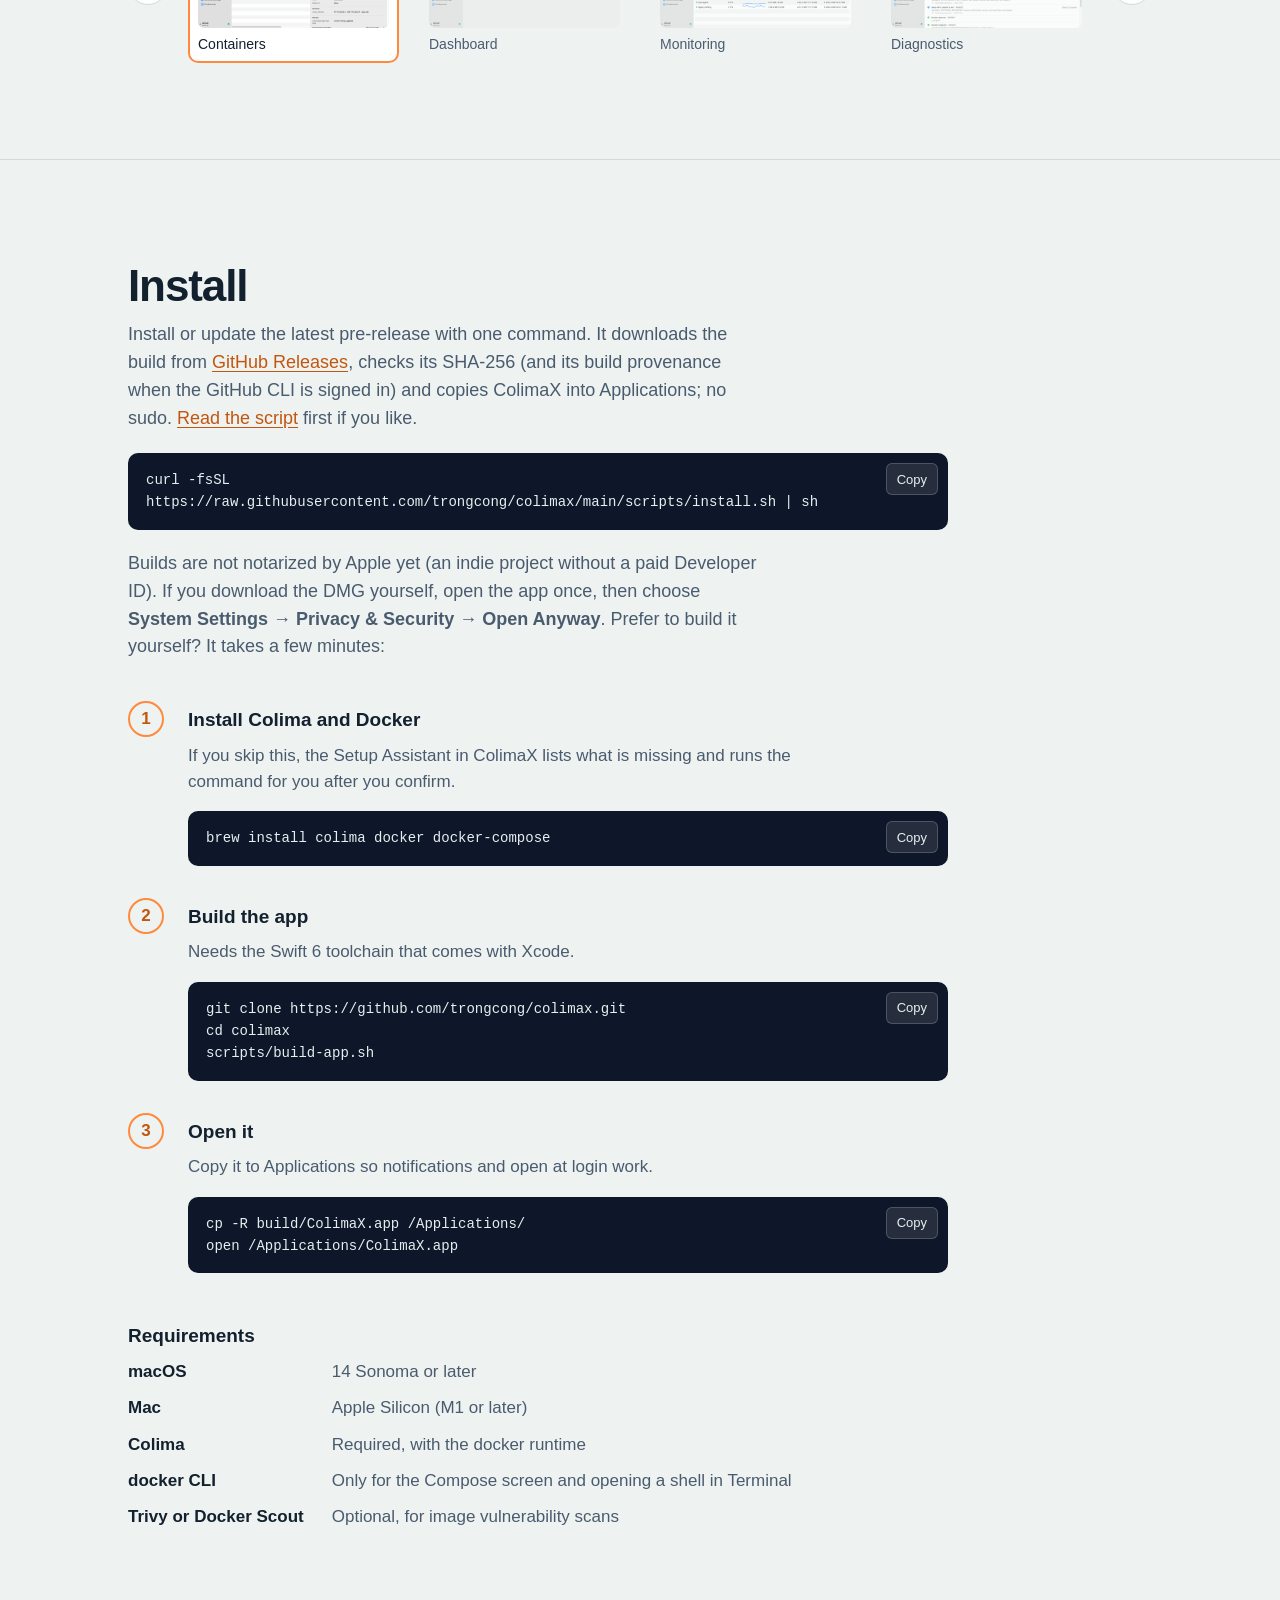
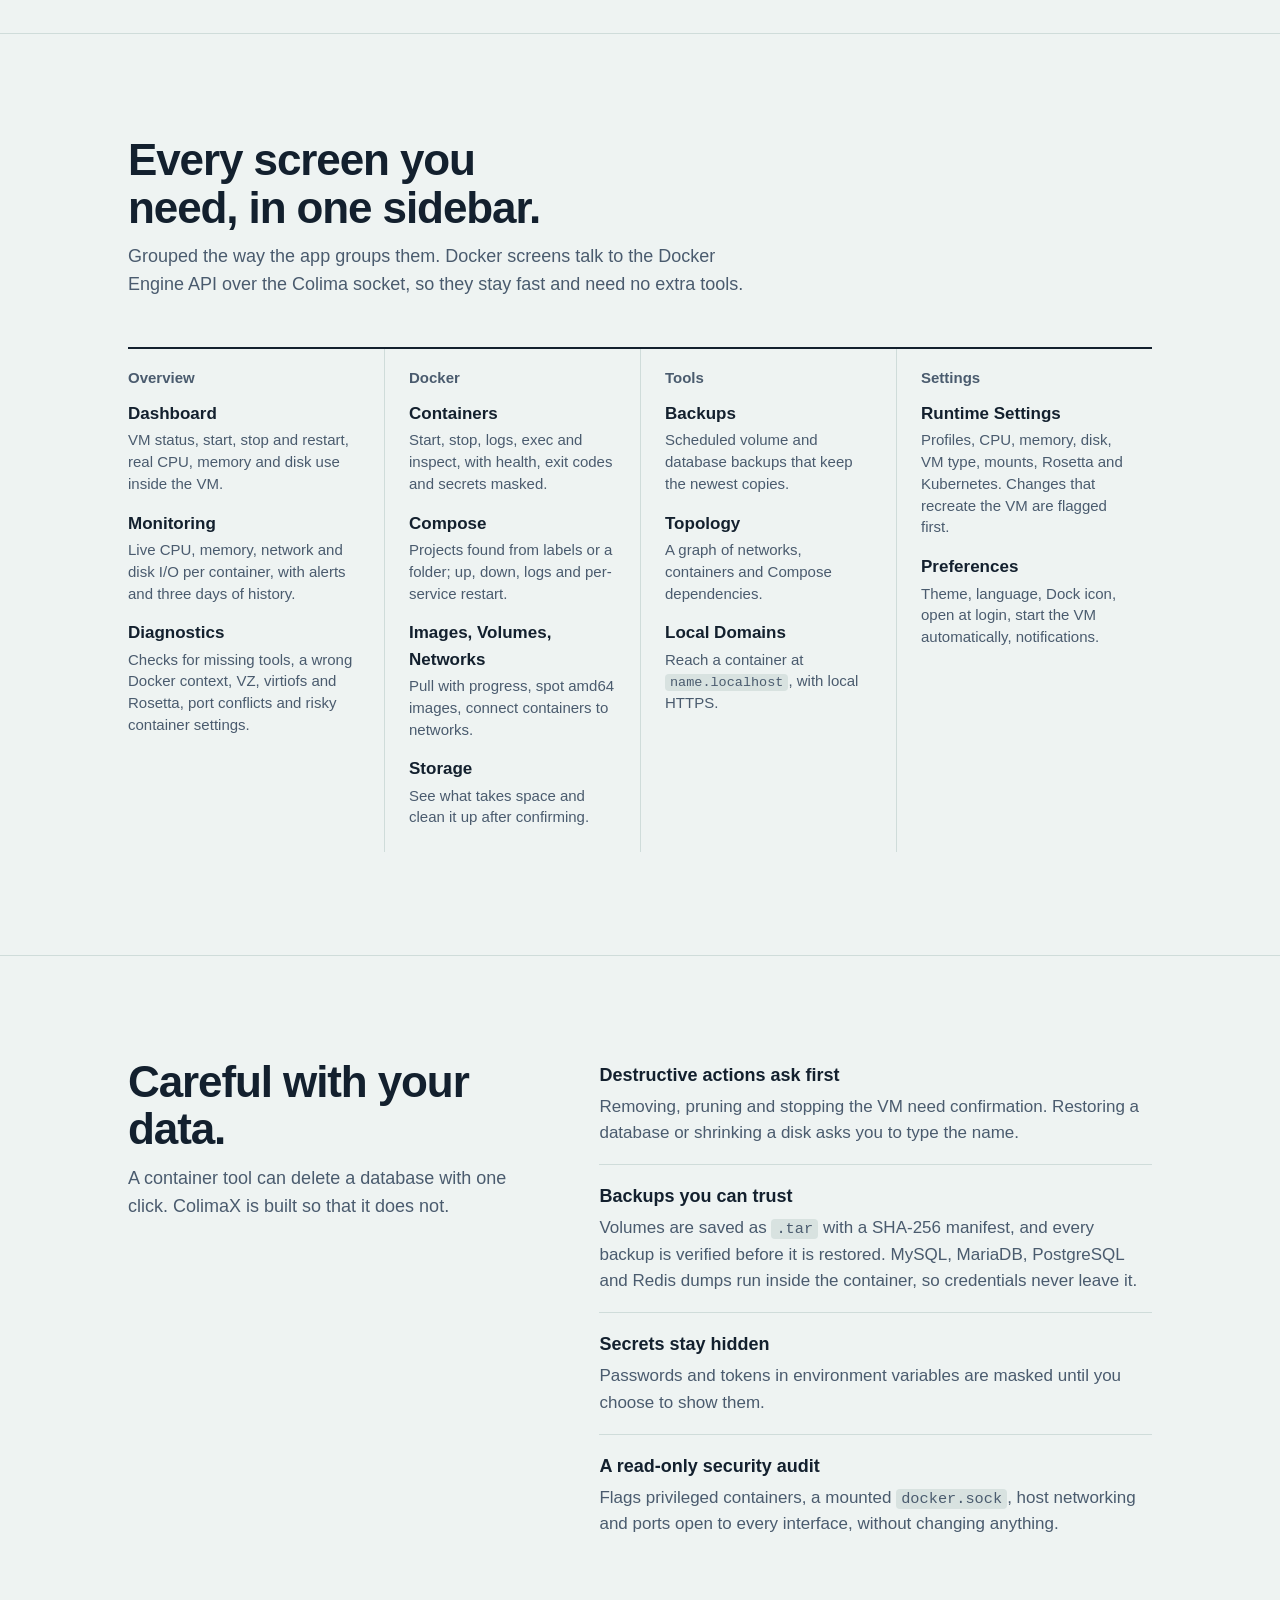
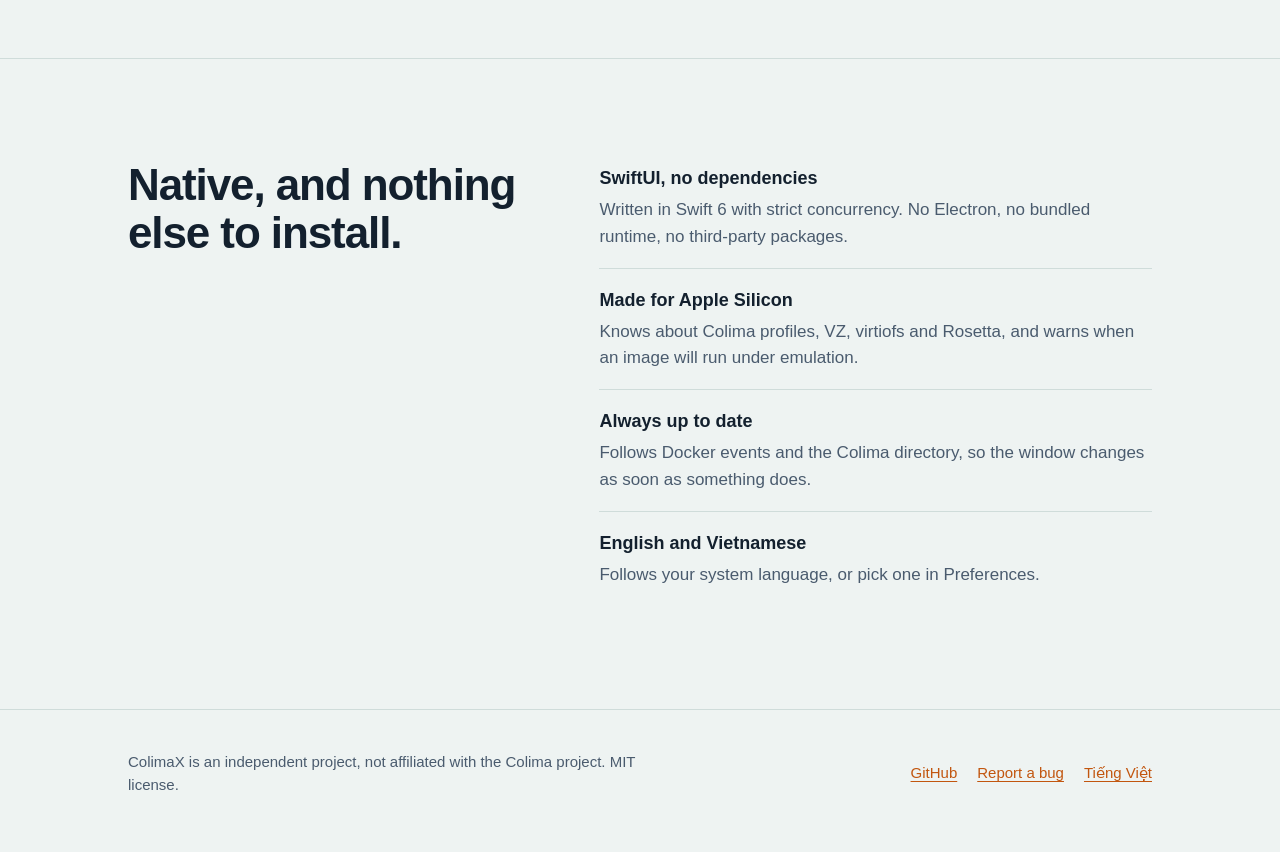
==== commit 91e04e60: "feat(release): ad-hoc release workflow with build provenance, one-line installer Without a paid Appl" ====
--- a/site/index.html
+++ b/site/index.html
@@ -44,7 +44,7 @@
       <h1>Colima, in a Mac window.</h1>
       <p class="lede">A native macOS app for Colima and Docker on Apple Silicon. Start the VM, manage containers and Compose projects, back up volumes and databases, and find out what is wrong, from one window or straight from the menu bar.</p>
       <div class="actions">
-        <a class="button primary" href="#install">Build from source</a>
+        <a class="button primary" href="#install">Install</a>
         <a class="button secondary" href="https://github.com/trongcong/colimax">View on GitHub</a>
       </div>
       <p class="note">Free and open source under the MIT license.</p>
@@ -76,102 +76,35 @@
 
 <main id="main">
 
-<section class="shots" aria-label="Screenshots">
+<section class="shots" data-thumbs-label="Screenshots" data-prev-label="Previous screenshot" data-next-label="Next screenshot" aria-label="Screenshots">
   <div class="wrap">
-    <figure class="shot shot-main">
+    <figure class="shot shot-main" data-label="Containers">
       <img src="img/containers.png" width="2200" height="1460" loading="eager" alt="The Containers screen: two Compose projects and standalone containers with health and ports; the details of shop-db-1 show restart policy, memory limit, mounts and environment variables with the password masked.">
       <figcaption>Containers, with health, ports and details. Passwords stay masked until you choose to show them.</figcaption>
     </figure>
     <div class="shot-grid">
-      <figure class="shot">
+      <figure class="shot" data-label="Dashboard">
         <img src="img/dashboard.png" width="2200" height="1460" loading="lazy" alt="The Dashboard: VM running with CPU, memory and disk use inside the VM, Docker engine details and disk usage.">
         <figcaption>Dashboard: what the VM is really using.</figcaption>
       </figure>
-      <figure class="shot">
+      <figure class="shot" data-label="Monitoring">
         <img src="img/monitoring.png" width="2200" height="1460" loading="lazy" alt="The Monitoring screen: live CPU and memory charts and per-container network and disk I/O.">
         <figcaption>Monitoring: live charts per container.</figcaption>
       </figure>
-      <figure class="shot">
+      <figure class="shot" data-label="Diagnostics">
         <img src="img/diagnostics.png" width="2200" height="1460" loading="lazy" alt="The Diagnostics screen: runtime checks and security findings such as a mounted docker.sock and a port open to every interface.">
         <figcaption>Diagnostics: setup checks and a read-only security audit.</figcaption>
       </figure>
     </div>
   </div>
 </section>
-  <section>
-    <div class="wrap">
-      <h2>Every screen you need, in one sidebar.</h2>
-      <p class="intro">Grouped the way the app groups them. Docker screens talk to the Docker Engine API over the Colima socket, so they stay fast and need no extra tools.</p>
-      <div class="sidebar">
-        <div class="group">
-          <h3>Overview</h3>
-          <dl>
-            <dt>Dashboard</dt><dd>VM status, start, stop and restart, real CPU, memory and disk use inside the VM.</dd>
-            <dt>Monitoring</dt><dd>Live CPU, memory, network and disk I/O per container, with alerts and three days of history.</dd>
-            <dt>Diagnostics</dt><dd>Checks for missing tools, a wrong Docker context, VZ, virtiofs and Rosetta, port conflicts and risky container settings.</dd>
-          </dl>
-        </div>
-        <div class="group">
-          <h3>Docker</h3>
-          <dl>
-            <dt>Containers</dt><dd>Start, stop, logs, exec and inspect, with health, exit codes and secrets masked.</dd>
-            <dt>Compose</dt><dd>Projects found from labels or a folder; up, down, logs and per-service restart.</dd>
-            <dt>Images, Volumes, Networks</dt><dd>Pull with progress, spot amd64 images, connect containers to networks.</dd>
-            <dt>Storage</dt><dd>See what takes space and clean it up after confirming.</dd>
-          </dl>
-        </div>
-        <div class="group">
-          <h3>Tools</h3>
-          <dl>
-            <dt>Backups</dt><dd>Scheduled volume and database backups that keep the newest copies.</dd>
-            <dt>Topology</dt><dd>A graph of networks, containers and Compose dependencies.</dd>
-            <dt>Local Domains</dt><dd>Reach a container at <code>name.localhost</code>, with local HTTPS.</dd>
-          </dl>
-        </div>
-        <div class="group">
-          <h3>Settings</h3>
-          <dl>
-            <dt>Runtime Settings</dt><dd>Profiles, CPU, memory, disk, VM type, mounts, Rosetta and Kubernetes. Changes that recreate the VM are flagged first.</dd>
-            <dt>Preferences</dt><dd>Theme, language, Dock icon, open at login, start the VM automatically, notifications.</dd>
-          </dl>
-        </div>
-      </div>
-    </div>
-  </section>
-
-  <section>
-    <div class="wrap split">
-      <div>
-        <h2>Careful with your data.</h2>
-        <p class="intro">A container tool can delete a database with one click. ColimaX is built so that it does not.</p>
-      </div>
-      <ul class="points">
-        <li><strong>Destructive actions ask first</strong><span>Removing, pruning and stopping the VM need confirmation. Restoring a database or shrinking a disk asks you to type the name.</span></li>
-        <li><strong>Backups you can trust</strong><span>Volumes are saved as <code>.tar</code> with a SHA-256 manifest, and every backup is verified before it is restored. MySQL, MariaDB, PostgreSQL and Redis dumps run inside the container, so credentials never leave it.</span></li>
-        <li><strong>Secrets stay hidden</strong><span>Passwords and tokens in environment variables are masked until you choose to show them.</span></li>
-        <li><strong>A read-only security audit</strong><span>Flags privileged containers, a mounted <code>docker.sock</code>, host networking and ports open to every interface, without changing anything.</span></li>
-      </ul>
-    </div>
-  </section>
-
-  <section>
-    <div class="wrap split">
-      <div>
-        <h2>Native, and nothing else to install.</h2>
-      </div>
-      <ul class="points">
-        <li><strong>SwiftUI, no dependencies</strong><span>Written in Swift 6 with strict concurrency. No Electron, no bundled runtime, no third-party packages.</span></li>
-        <li><strong>Made for Apple Silicon</strong><span>Knows about Colima profiles, VZ, virtiofs and Rosetta, and warns when an image will run under emulation.</span></li>
-        <li><strong>Always up to date</strong><span>Follows Docker events and the Colima directory, so the window changes as soon as something does.</span></li>
-        <li><strong>English and Vietnamese</strong><span>Follows your system language, or pick one in Preferences.</span></li>
-      </ul>
-    </div>
-  </section>
 
   <section id="install">
     <div class="wrap">
       <h2>Install</h2>
-      <p class="intro">A pre-release build (1.0.0-beta.1) is on <a href="https://github.com/trongcong/colimax/releases">GitHub Releases</a>. It is not notarized by Apple yet: open it once, then choose <strong>System Settings → Privacy &amp; Security → Open Anyway</strong>. Prefer to build it yourself? It takes a few minutes:</p>
+      <p class="intro">Install or update the latest pre-release with one command. It downloads the build from <a href="https://github.com/trongcong/colimax/releases">GitHub Releases</a>, checks its SHA-256 (and its build provenance when the GitHub CLI is signed in) and copies ColimaX into Applications; no sudo. <a href="https://github.com/trongcong/colimax/blob/main/scripts/install.sh">Read the script</a> first if you like.</p>
+      <div class="code-block"><pre class="code"><code>curl -fsSL https://raw.githubusercontent.com/trongcong/colimax/main/scripts/install.sh | sh</code></pre><button class="copy" type="button" data-done="Copied" data-failed="Copy failed">Copy</button></div>
+      <p class="intro">Builds are not notarized by Apple yet (an indie project without a paid Developer ID). If you download the DMG yourself, open the app once, then choose <strong>System Settings → Privacy &amp; Security → Open Anyway</strong>. Prefer to build it yourself? It takes a few minutes:</p>
       <ol class="steps">
         <li>
           <h3>Install Colima and Docker</h3>
@@ -203,6 +136,75 @@
       </dl>
     </div>
   </section>
+  <section>
+    <div class="wrap">
+      <h2>Every screen you need, in one sidebar.</h2>
+      <p class="intro">Grouped the way the app groups them. Docker screens talk to the Docker Engine API over the Colima socket, so they stay fast and need no extra tools.</p>
+      <div class="sidebar">
+        <div class="group">
+          <h3>Overview</h3>
+          <dl>
+            <dt>Dashboard</dt><dd>VM status, start, stop and restart, real CPU, memory and disk use inside the VM.</dd>
+            <dt>Monitoring</dt><dd>Live CPU, memory, network and disk I/O per container, with alerts and three days of history.</dd>
+            <dt>Diagnostics</dt><dd>Checks for missing tools, a wrong Docker context, VZ, virtiofs and Rosetta, port conflicts and risky container settings.</dd>
+          </dl>
+        </div>
+        <div class="group">
+          <h3>Docker</h3>
+          <dl>
+            <dt>Containers</dt><dd>Start, stop, logs, exec and inspect, with health, exit codes and secrets masked.</dd>
+            <dt>Compose</dt><dd>Projects found from labels or a folder; up, down, logs and per-service restart.</dd>
+            <dt>Images, Volumes, Networks</dt><dd>Pull with progress, spot amd64 images, connect containers to networks.</dd>
+            <dt>Storage</dt><dd>See what takes space and clean it up after confirming.</dd>
+          </dl>
+        </div>
+        <div class="group">
+          <h3>Tools</h3>
+          <dl>
+            <dt>Backups</dt><dd>Scheduled volume and database backups that keep the newest copies.</dd>
+            <dt>Topology</dt><dd>A graph of networks, containers and Compose dependencies.</dd>
+            <dt>Local Domains</dt><dd>Reach a container at <code>name.localhost</code>, with local HTTPS.</dd>
+          </dl>
+        </div>
+        <div class="group">
+          <h3>Settings</h3>
+          <dl>
+            <dt>Runtime Settings</dt><dd>Profiles, CPU, memory, disk, VM type, mounts, Rosetta and Kubernetes. Changes that recreate the VM are flagged first.</dd>
+            <dt>Preferences</dt><dd>Theme, language, Dock icon, open at login, start the VM automatically, notifications.</dd>
+          </dl>
+        </div>
+      </div>
+    </div>
+  </section>
+
+  <section>
+    <div class="wrap split">
+      <div>
+        <h2>Careful with your data.</h2>
+        <p class="intro">A container tool can delete a database with one click. ColimaX is built so that it does not.</p>
+      </div>
+      <ul class="points">
+        <li><strong>Destructive actions ask first</strong><span>Removing, pruning and stopping the VM need confirmation. Restoring a database or shrinking a disk asks you to type the name.</span></li>
+        <li><strong>Backups you can trust</strong><span>Volumes are saved as <code>.tar</code> with a SHA-256 manifest, and every backup is verified before it is restored. MySQL, MariaDB, PostgreSQL and Redis dumps run inside the container, so credentials never leave it.</span></li>
+        <li><strong>Secrets stay hidden</strong><span>Passwords and tokens in environment variables are masked until you choose to show them.</span></li>
+        <li><strong>A read-only security audit</strong><span>Flags privileged containers, a mounted <code>docker.sock</code>, host networking and ports open to every interface, without changing anything.</span></li>
+      </ul>
+    </div>
+  </section>
+
+  <section>
+    <div class="wrap split">
+      <div>
+        <h2>Native, and nothing else to install.</h2>
+      </div>
+      <ul class="points">
+        <li><strong>SwiftUI, no dependencies</strong><span>Written in Swift 6 with strict concurrency. No Electron, no bundled runtime, no third-party packages.</span></li>
+        <li><strong>Made for Apple Silicon</strong><span>Knows about Colima profiles, VZ, virtiofs and Rosetta, and warns when an image will run under emulation.</span></li>
+        <li><strong>Always up to date</strong><span>Follows Docker events and the Colima directory, so the window changes as soon as something does.</span></li>
+        <li><strong>English and Vietnamese</strong><span>Follows your system language, or pick one in Preferences.</span></li>
+      </ul>
+    </div>
+  </section>
 </main>
 
 <footer>
@@ -217,5 +219,6 @@
 </footer>
 
 <script src="copy.js"></script>
+<script src="gallery.js"></script>
 </body>
 </html>
--- a/site/style.css
+++ b/site/style.css
@@ -172,8 +172,16 @@
 
 .pop-head { padding: 12px; }
 .pop-row { display: flex; align-items: center; gap: 8px; }
-.pop-row .profile { font-weight: 600; font-size: 14px; }
-.pop-row .profile::after { content: " ⌄"; font-weight: 400; color: #6e6e73; }
+.pop-row .profile { display: inline-flex; align-items: center; gap: 5px; font-weight: 600; font-size: 14px; }
+/* Chevron drawn from an SVG mask: the "⌄" glyph sits on the text baseline, below the label's centre. */
+.pop-row .profile::after {
+  content: "";
+  width: 10px;
+  height: 10px;
+  background: #6e6e73;
+  -webkit-mask: url("data:image/svg+xml,%3Csvg xmlns='http://www.w3.org/2000/svg' viewBox='0 0 24 24'%3E%3Cpolyline points='6 9 12 15 18 9' fill='none' stroke='black' stroke-width='2.6' stroke-linecap='round' stroke-linejoin='round'/%3E%3C/svg%3E") center / contain no-repeat;
+  mask: url("data:image/svg+xml,%3Csvg xmlns='http://www.w3.org/2000/svg' viewBox='0 0 24 24'%3E%3Cpolyline points='6 9 12 15 18 9' fill='none' stroke='black' stroke-width='2.6' stroke-linecap='round' stroke-linejoin='round'/%3E%3C/svg%3E") center / contain no-repeat;
+}
 .pop-row .status { margin-left: auto; font-size: 11px; color: #6e6e73; }
 .pop-summary { margin: 8px 0 10px; font-size: 11px; color: #6e6e73; }
 .pop-buttons { display: flex; gap: 8px; }
@@ -266,6 +274,10 @@
 .steps p { margin: 4px 0 12px; color: var(--muted); max-width: var(--measure); }
 
 .code-block { position: relative; }
+/* One-line installer between two intro paragraphs of #install. */
+.intro + .code-block { margin: 20px 0; max-width: 820px; }
+.intro + .code-block .code { padding-right: 88px; }
+.intro + .code-block .code code { white-space: pre-wrap; overflow-wrap: anywhere; }
 
 .code {
   margin: 0;
@@ -329,6 +341,71 @@
   .shot img { filter: drop-shadow(0 18px 40px rgba(0, 0, 0, 0.55)); }
 }
 
+/* Gallery (gallery.js): the large screenshot switches between all four; the static grid is hidden. */
+.is-gallery .shot-grid { display: none; }
+/* The slide moves the screenshot sideways; clip it at the section edge so no horizontal scrollbar flashes. */
+.shots.is-gallery { overflow-x: clip; }
+.is-gallery .shot-main img {
+  touch-action: pan-y;
+  transition: opacity 0.17s ease, transform 0.32s cubic-bezier(0.2, 0.7, 0.2, 1);
+}
+.is-gallery .shot-main.is-leaving img { opacity: 0; transform: translateX(var(--shift, 0)); }
+.is-gallery .shot-main.is-entering img { opacity: 0; transform: translateX(var(--shift, 0)); transition: none; }
+.is-gallery .shot-main figcaption { min-height: 2.9em; }
+.shot-controls {
+  display: grid;
+  grid-template-columns: auto minmax(0, 1fr) auto;
+  align-items: center;
+  gap: clamp(8px, 2vw, 20px);
+  margin-top: 8px;
+}
+.shot-thumbs { display: grid; grid-template-columns: repeat(4, minmax(0, 1fr)); gap: clamp(8px, 2vw, 20px); }
+.shot-thumb {
+  display: flex;
+  flex-direction: column;
+  gap: 8px;
+  padding: 8px;
+  font: 500 14px/1.2 var(--sans);
+  color: var(--muted);
+  text-align: left;
+  background: transparent;
+  border: 2px solid transparent;
+  border-radius: 10px;
+  cursor: pointer;
+  transition: border-color 0.2s ease, background-color 0.2s ease, color 0.2s ease, transform 0.2s ease;
+}
+.shot-thumb img { display: block; width: 100%; height: auto; border-radius: 6px; opacity: 0.7; transition: opacity 0.2s ease; }
+.shot-thumb:hover { transform: translateY(-2px); }
+.shot-thumb:hover img, .shot-thumb[aria-pressed="true"] img { opacity: 1; }
+.shot-thumb[aria-pressed="true"] { color: var(--text); border-color: var(--ember); background: var(--surface); }
+.shot-thumb:focus-visible, .shot-arrow:focus-visible { outline: 3px solid var(--ember-deep); outline-offset: 2px; }
+.shot-arrow {
+  display: grid;
+  place-items: center;
+  width: 40px;
+  height: 40px;
+  padding: 0;
+  color: var(--text);
+  background: var(--surface);
+  border: 1px solid var(--rule);
+  border-radius: 50%;
+  cursor: pointer;
+  transition: border-color 0.2s ease, color 0.2s ease, transform 0.15s ease, box-shadow 0.2s ease;
+}
+.shot-arrow svg { display: block; }
+.shot-arrow:hover { border-color: var(--ember); color: var(--ember-deep); box-shadow: 0 4px 14px rgba(14, 23, 41, 0.12); transform: scale(1.06); }
+.shot-arrow:active { transform: scale(0.94); }
+@media (prefers-reduced-motion: reduce) {
+  .is-gallery .shot-main img, .shot-thumb, .shot-thumb img, .shot-arrow { transition: none; }
+  .shot-thumb:hover, .shot-arrow:hover, .shot-arrow:active { transform: none; }
+}
+@media (max-width: 600px) {
+  .shot-thumb { padding: 4px; }
+  .shot-thumb span { display: none; }
+  .shot-arrow { width: 32px; height: 32px; }
+  .shot-arrow svg { width: 16px; height: 16px; }
+}
+
 /* ---------- Responsive ---------- */
 
 @media (max-width: 960px) {
